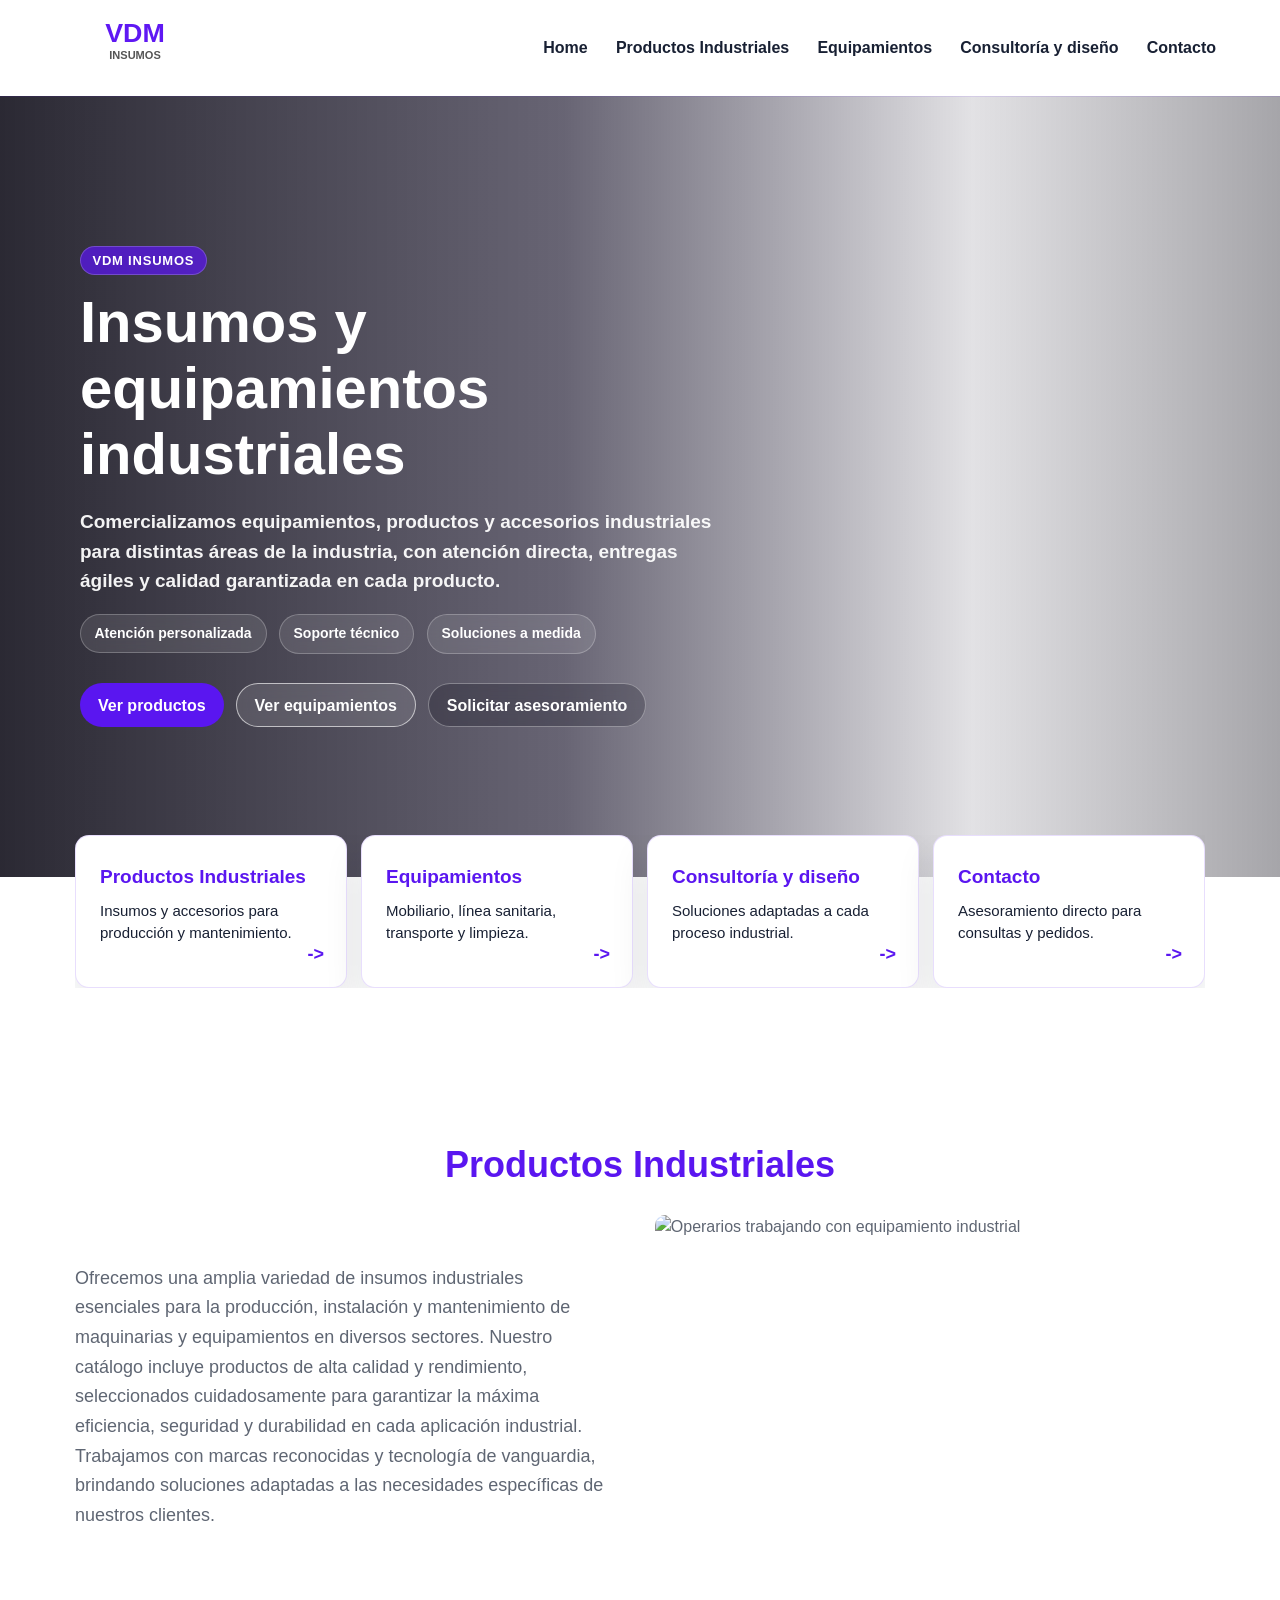
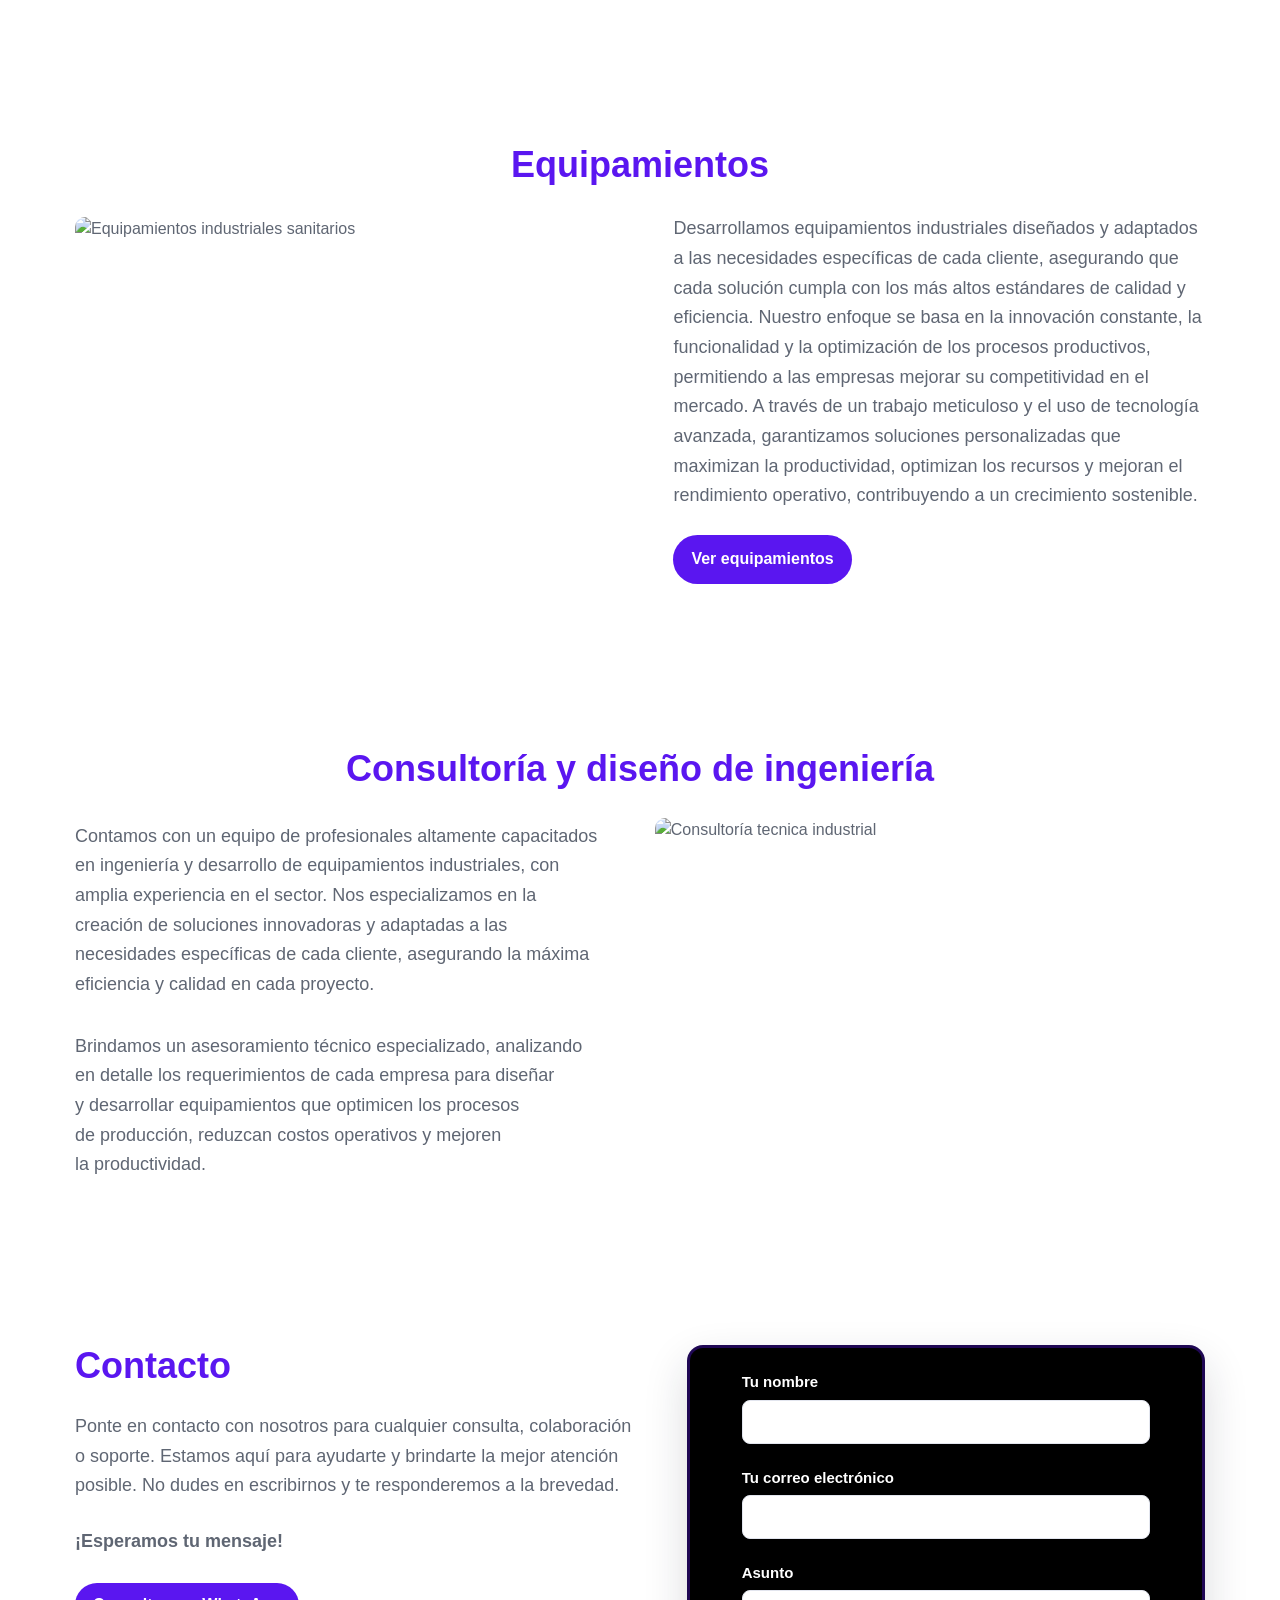
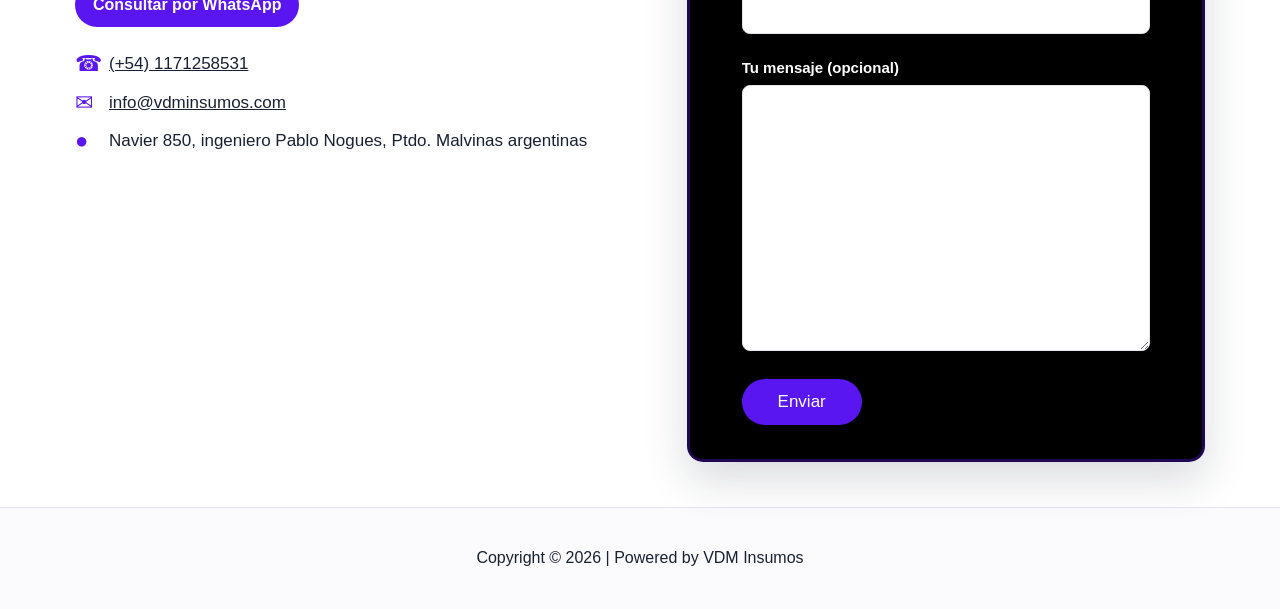
==== index.html @ a3f9060f "Use local logo on home page" ====
<!doctype html>
<html lang="es">
<head>
  <meta charset="utf-8">
  <meta name="viewport" content="width=device-width, initial-scale=1">
  <meta name="description" content="VDM Insumos comercializa equipamientos, productos y accesorios industriales con soporte tecnico y soluciones a medida.">
  <meta name="theme-color" content="#5a16f0">
  <title>VDM Insumos</title>
  <link rel="preconnect" href="https://vdminsumos.com">
  <link rel="preconnect" href="https://maps.google.com">
  <link rel="stylesheet" href="assets/css/styles.css">
</head>
<body>
  <header class="site-header">
    <a class="brand" href="#home" aria-label="VDM Insumos">
      <img src="assets/images/logo-vdm-insumos.svg" alt="VDM Insumos" width="360" height="189">
    </a>

    <button class="menu-button" type="button" data-menu-button aria-expanded="false" aria-controls="site-nav">
      <span></span>
      <span></span>
      <span></span>
      <span class="sr-only">Abrir menu</span>
    </button>

    <nav class="site-nav" id="site-nav" data-nav aria-label="Principal">
      <a href="#home">Home</a>
      <a href="productos-industriales.html">Productos Industriales</a>
      <a href="equipamientos.html">Equipamientos</a>
      <a href="#consultoria">Consultoría y diseño</a>
      <a href="#contacto">Contacto</a>
    </nav>
  </header>

  <main id="home">
    <section class="hero">
      <div class="hero__overlay"></div>
      <div class="hero__content">
        <p class="hero__eyebrow">VDM Insumos</p>
        <h1 class="hero__title">Insumos y equipamientos industriales</h1>
        <p>Comercializamos equipamientos, productos y accesorios industriales para distintas áreas de la industria, con atención directa, entregas ágiles y calidad garantizada en cada producto.</p>
        <ul class="hero__points" aria-label="Beneficios principales">
          <li>Atención personalizada</li>
          <li>Soporte técnico</li>
          <li>Soluciones a medida</li>
        </ul>
        <div class="hero-actions">
          <a class="primary-button" href="productos-industriales.html">Ver productos</a>
          <a class="secondary-button" href="equipamientos.html">Ver equipamientos</a>
          <a class="secondary-button secondary-button--quiet" href="#contacto">Solicitar asesoramiento</a>
        </div>
      </div>
    </section>

    <section class="services-strip" aria-label="Servicios principales">
      <a href="productos-industriales.html">
        <span>Productos Industriales</span>
        <strong>Insumos y accesorios para producción y mantenimiento.</strong>
      </a>
      <a href="equipamientos.html">
        <span>Equipamientos</span>
        <strong>Mobiliario, línea sanitaria, transporte y limpieza.</strong>
      </a>
      <a href="#consultoria">
        <span>Consultoría y diseño</span>
        <strong>Soluciones adaptadas a cada proceso industrial.</strong>
      </a>
      <a href="#contacto">
        <span>Contacto</span>
        <strong>Asesoramiento directo para consultas y pedidos.</strong>
      </a>
    </section>

    <section class="content-section content-section--productos" id="productos-industriales" aria-labelledby="productos-title">
      <h1 id="productos-title">Productos Industriales</h1>
      <div class="two-column two-column--text-image">
        <div class="copy">
          <p>Ofrecemos una amplia variedad de insumos industriales esenciales para la producción, instalación y mantenimiento de maquinarias y equipamientos en diversos sectores. Nuestro catálogo incluye productos de alta calidad y rendimiento, seleccionados cuidadosamente para garantizar la máxima eficiencia, seguridad y durabilidad en cada aplicación industrial. Trabajamos con marcas reconocidas y tecnología de vanguardia, brindando soluciones adaptadas a las necesidades específicas de nuestros clientes.</p>
        </div>
        <img src="https://vdminsumos.com/wp-content/uploads/2025/03/male-holding-walkie-talkie-and-tablet-quality-cont-2025-03-06-16-05-19-utc-1024x682.png" alt="Operarios trabajando con equipamiento industrial" width="1024" height="682" loading="lazy">
      </div>
    </section>

    <section class="content-section" id="equipamientos" aria-labelledby="equipamientos-title">
      <h2 id="equipamientos-title">Equipamientos</h2>
      <div class="two-column two-column--image-text">
        <img src="https://vdminsumos.com/wp-content/uploads/2025/03/two-workers-cleaning-machines-at-factory-2023-11-27-05-33-16-utc-1024x683.jpg" alt="Equipamientos industriales sanitarios" width="1024" height="683" loading="lazy">
        <div class="copy">
          <p>Desarrollamos equipamientos industriales diseñados y adaptados a las necesidades específicas de cada cliente, asegurando que cada solución cumpla con los más altos estándares de calidad y eficiencia. Nuestro enfoque se basa en la innovación constante, la funcionalidad y la optimización de los procesos productivos, permitiendo a las empresas mejorar su competitividad en el mercado. A través de un trabajo meticuloso y el uso de tecnología avanzada, garantizamos soluciones personalizadas que maximizan la productividad, optimizan los recursos y mejoran el rendimiento operativo, contribuyendo a un crecimiento sostenible.</p>
          <a class="section-link" href="equipamientos.html">Ver equipamientos</a>
        </div>
      </div>
    </section>

    <section class="content-section" id="consultoria" aria-labelledby="consultoria-title">
      <h2 id="consultoria-title">Consultoría y diseño de ingeniería</h2>
      <div class="two-column two-column--text-image">
        <div class="copy copy--stacked">
          <p>Contamos con un equipo de profesionales altamente capacitados en ingeniería y desarrollo de equipamientos industriales, con amplia experiencia en el sector. Nos especializamos en la creación de soluciones innovadoras y adaptadas a las necesidades específicas de cada cliente, asegurando la máxima eficiencia y calidad en cada proyecto.</p>
          <p>Brindamos un asesoramiento técnico especializado, analizando en detalle los requerimientos de cada empresa para diseñar y desarrollar equipamientos que optimicen los procesos de producción, reduzcan costos operativos y mejoren la productividad.</p>
        </div>
        <img src="https://vdminsumos.com/wp-content/uploads/2025/03/male-holding-walkie-talkie-and-tablet-quality-cont-2025-03-06-16-05-19-utc-1024x683.jpg" alt="Consultoría tecnica industrial" width="1024" height="683" loading="lazy">
      </div>
    </section>

    <section class="contact-section" id="contacto" aria-labelledby="contact-title">
      <div class="contact-info">
        <h2 id="contact-title">Contacto</h2>
        <p>Ponte en contacto con nosotros para cualquier consulta, colaboración o soporte. Estamos aquí para ayudarte y brindarte la mejor atención posible. No dudes en escribirnos y te responderemos a la brevedad.</p>
        <p class="contact-info__strong">¡Esperamos tu mensaje!</p>
        <a class="whatsapp-link" href="https://wa.me/541171258531?text=Hola%2C%20quiero%20hacer%20una%20consulta%20desde%20la%20web%20de%20VDM%20Insumos." target="_blank" rel="noopener">Consultar por WhatsApp</a>

        <ul class="contact-list">
          <li>
            <span class="contact-icon" aria-hidden="true">☎</span>
            <a href="tel:+541171258531">(+54) 1171258531</a>
          </li>
          <li>
            <span class="contact-icon" aria-hidden="true">✉</span>
            <a href="mailto:info@vdminsumos.com">info@vdminsumos.com</a>
          </li>
          <li>
            <span class="contact-icon" aria-hidden="true">●</span>
            <span>Navier 850, ingeniero Pablo Nogues, Ptdo. Malvinas argentinas</span>
          </li>
        </ul>

        <iframe class="map" loading="lazy" src="https://maps.google.com/maps?q=Navier%20850%2C%20ingeniero%20Pablo%20Nogues%2C%20Ptdo.%20Malvinas%20argentinas&amp;t=m&amp;z=11&amp;output=embed&amp;iwloc=near" title="Navier 850, ingeniero Pablo Nogues, Ptdo. Malvinas argentinas"></iframe>
      </div>

      <form class="contact-form" action="mailto:info@vdminsumos.com" method="post" enctype="text/plain">
        <label>
          Tu nombre
          <input type="text" name="nombre" autocomplete="name">
        </label>
        <label>
          Tu correo electrónico
          <input type="email" name="email" autocomplete="email">
        </label>
        <label>
          Asunto
          <input type="text" name="asunto">
        </label>
        <label>
          Tu mensaje (opcional)
          <textarea name="mensaje" rows="8"></textarea>
        </label>
        <button type="submit">Enviar</button>
      </form>
    </section>
  </main>

  <footer class="site-footer">
    <p>Copyright © 2026 | Powered by VDM Insumos</p>
  </footer>

  <script src="assets/js/app.js" defer></script>
</body>
</html>
---- assets/css/styles.css ----
:root {
  --blue: #5a16f0;
  --blue-dark: #3e0fb4;
  --text: #5f6673;
  --ink: #182033;
  --dark: #050505;
  --white: #ffffff;
  --line: #e2e5ee;
  --soft: #f7f7fb;
  --violet-soft: #f1ecff;
  --max: 1130px;
  font-family: "Poppins", "Montserrat", Arial, sans-serif;
  color: var(--text);
  background: var(--white);
}

* {
  box-sizing: border-box;
}

html {
  scroll-behavior: smooth;
}

body {
  margin: 0;
  background: var(--white);
  color: var(--text);
}

img {
  display: block;
  max-width: 100%;
  height: auto;
}

a {
  color: inherit;
}

.site-header {
  position: sticky;
  top: 0;
  z-index: 20;
  display: grid;
  grid-template-columns: 360px 1fr;
  align-items: center;
  min-height: 110px;
  padding: 0 clamp(24px, 12vw, 350px);
  background: var(--white);
  box-shadow: 0 1px 0 rgba(24, 32, 51, 0.08);
}

.brand {
  display: inline-flex;
  width: 154px;
  text-decoration: none;
}

.brand img {
  width: 154px;
  height: auto;
}

.site-nav {
  display: flex;
  justify-content: flex-end;
  gap: clamp(22px, 2.5vw, 42px);
  color: var(--ink);
  font-size: 17px;
  font-weight: 500;
}

.site-nav a {
  color: var(--ink);
  text-decoration: none;
  text-underline-offset: 8px;
}

.site-nav a:hover,
.site-nav a:focus-visible,
.site-nav a[aria-current="page"] {
  color: var(--blue);
  text-decoration: underline;
}

.menu-button {
  display: none;
}

.hero {
  position: relative;
  min-height: 696px;
  background:
    linear-gradient(90deg, rgba(0, 0, 0, 0.78) 0%, rgba(0, 0, 0, 0.58) 42%, rgba(0, 0, 0, 0.2) 72%, rgba(0, 0, 0, 0.55) 100%),
    url("https://vdminsumos.com/wp-content/uploads/2025/03/two-workers-cleaning-machines-at-factory-2023-11-27-05-33-16-utc-2048x1365.jpg") center / cover no-repeat;
}

.industrial-hero {
  min-height: 682px;
  background:
    linear-gradient(90deg, rgba(8, 6, 18, 0.78), rgba(18, 13, 37, 0.5), rgba(18, 13, 37, 0.16)),
    url("https://vdminsumos.com/wp-content/uploads/2025/03/male-holding-walkie-talkie-and-tablet-quality-cont-2025-03-06-16-05-19-utc-1024x682.png") center / cover no-repeat;
}

.equip-hero {
  min-height: 520px;
  background:
    linear-gradient(90deg, rgba(0, 0, 0, 0.72), rgba(0, 0, 0, 0.48), rgba(0, 0, 0, 0.18)),
    url("https://vdminsumos.com/wp-content/uploads/2025/03/two-workers-cleaning-machines-at-factory-2023-11-27-05-33-16-utc-2048x1365.jpg") center / cover no-repeat;
}

.industrial-hero__content {
  display: grid;
  gap: 34px;
  width: min(100% - 40px, 1120px);
  margin: 0 auto;
  padding-top: 190px;
}

.industrial-hero__content p {
  max-width: 590px;
  margin: 0;
  color: var(--white);
  font-size: 20px;
  font-weight: 600;
  line-height: 1.48;
  text-align: justify;
}

.equip-hero__content {
  width: min(100% - 40px, 1120px);
  margin: 0 auto;
  padding-top: 170px;
}

.equip-hero__content p {
  max-width: 650px;
  margin: 0;
  color: var(--white);
  font-size: 22px;
  font-weight: 700;
  line-height: 1.48;
  text-align: justify;
}

.hero-actions {
  display: flex;
  flex-wrap: wrap;
  gap: 12px;
  margin-top: 2px;
}

.primary-button,
.secondary-button,
.whatsapp-link,
.card-action {
  display: inline-flex;
  min-height: 44px;
  align-items: center;
  justify-content: center;
  padding: 11px 18px;
  border-radius: 6px;
  text-decoration: none;
  font-size: 16px;
  font-weight: 800;
  line-height: 1.2;
}

.primary-button,
.whatsapp-link,
.card-action {
  color: var(--white);
  background: var(--blue);
}

.primary-button:hover,
.primary-button:focus-visible,
.whatsapp-link:hover,
.whatsapp-link:focus-visible,
.card-action:hover,
.card-action:focus-visible {
  background: var(--blue-dark);
}

.secondary-button {
  color: var(--white);
  border: 1px solid rgba(255, 255, 255, 0.72);
  background: rgba(255, 255, 255, 0.08);
}

.secondary-button:hover,
.secondary-button:focus-visible {
  background: rgba(255, 255, 255, 0.18);
}

.hero__content {
  position: relative;
  z-index: 1;
  width: min(100% - 40px, 1120px);
  margin: 0 auto;
  padding-top: 238px;
}

.hero__content p {
  max-width: 555px;
  margin: 0;
  color: var(--white);
  font-size: 20px;
  font-weight: 600;
  line-height: 1.5;
  text-align: justify;
}

.services-strip {
  position: relative;
  z-index: 2;
  display: grid;
  grid-template-columns: repeat(3, minmax(0, 1fr));
  width: min(100% - 40px, var(--max));
  margin: -54px auto 38px;
  background: var(--white);
  border: 1px solid var(--line);
  box-shadow: 0 16px 34px rgba(24, 32, 51, 0.08);
}

.services-strip a {
  display: grid;
  gap: 8px;
  min-height: 128px;
  align-content: center;
  padding: 24px;
  color: var(--text);
  text-decoration: none;
}

.services-strip a + a {
  border-left: 1px solid var(--line);
}

.services-strip span {
  color: var(--blue);
  font-size: 19px;
  font-weight: 800;
}

.services-strip strong {
  color: #314060;
  font-size: 15px;
  font-weight: 500;
  line-height: 1.45;
}

.services-strip a:hover,
.services-strip a:focus-visible {
  background: var(--soft);
}

.content-section {
  width: min(100% - 40px, var(--max));
  margin: 0 auto;
  padding: 86px 0 80px;
}

.content-section--productos {
  padding-top: 116px;
}

h1,
h2 {
  margin: 0 0 34px;
  color: var(--blue);
  font-size: 32px;
  font-weight: 800;
  line-height: 1.18;
  text-align: center;
}

.two-column {
  display: grid;
  grid-template-columns: 1fr 1fr;
  gap: 20px;
  align-items: center;
}

.two-column--text-image {
  grid-template-columns: 0.98fr 1.02fr;
}

.two-column--image-text {
  grid-template-columns: 1fr 1fr;
}

.two-column img {
  width: 100%;
  height: 365px;
  object-fit: cover;
}

.copy p {
  margin: 0;
  color: var(--text);
  font-size: 20px;
  font-weight: 400;
  line-height: 1.48;
  text-align: justify;
}

.copy--stacked {
  display: grid;
  gap: 32px;
}

.section-link {
  display: inline-flex;
  width: fit-content;
  margin-top: 24px;
  padding: 12px 18px;
  color: var(--white);
  background: var(--blue);
  border-radius: 6px;
  text-decoration: none;
  font-size: 16px;
  font-weight: 700;
}

.section-link:hover,
.section-link:focus-visible {
  background: var(--blue-dark);
}

.contact-section {
  display: grid;
  grid-template-columns: 0.92fr 0.84fr;
  gap: 44px;
  width: min(100% - 40px, var(--max));
  margin: 90px auto 20px;
  align-items: start;
}

.contact-info h2 {
  margin-bottom: 24px;
  text-align: left;
}

.contact-info p {
  max-width: 620px;
  margin: 0 0 26px;
  color: var(--text);
  font-size: 18px;
  line-height: 1.5;
}

.contact-info__strong {
  font-weight: 800;
}

.contact-list {
  display: grid;
  gap: 16px;
  margin: 26px 0 26px;
  padding: 0;
  list-style: none;
}

.contact-list li {
  display: grid;
  grid-template-columns: 22px 1fr;
  gap: 12px;
  align-items: start;
  color: #314060;
  font-size: 17px;
  line-height: 1.35;
}

.contact-list a {
  color: #314060;
}

.contact-icon {
  color: var(--blue);
  font-size: 22px;
  line-height: 1;
}

.map {
  width: 100%;
  height: 300px;
  border: 0;
}

.contact-form {
  display: grid;
  gap: 22px;
  min-height: 666px;
  padding: 22px 52px 34px;
  color: var(--white);
  background: #000;
  border: 3px solid #29364b;
  border-radius: 14px;
  box-shadow: 0 16px 34px rgba(24, 32, 51, 0.1);
}

.contact-form label {
  display: grid;
  gap: 6px;
  color: var(--white);
  font-size: 15px;
  font-weight: 800;
}

.contact-form input,
.contact-form textarea {
  width: 100%;
  padding: 10px 12px;
  color: #111;
  background: var(--white);
  border: 0;
  border-radius: 3px;
  font: inherit;
}

.contact-form input {
  height: 44px;
}

.contact-form textarea {
  min-height: 266px;
  resize: vertical;
}

.contact-form button {
  width: 120px;
  height: 46px;
  margin-top: 6px;
  color: var(--white);
  background: var(--blue);
  border: 0;
  border-radius: 7px;
  cursor: pointer;
  font-size: 17px;
  font-weight: 500;
}

.contact-form button:hover,
.contact-form button:focus-visible {
  background: var(--blue-dark);
}

.site-footer {
  margin-top: 20px;
  padding: 38px 20px;
  color: var(--ink);
  border-top: 1px solid var(--line);
  text-align: center;
}

.site-footer p {
  margin: 0;
}

.industrial-catalog {
  width: min(100% - 40px, 1140px);
  margin: 0 auto;
  padding: 64px 0 86px;
}

.industrial-tools {
  display: grid;
  grid-template-columns: minmax(240px, 420px) 1fr;
  gap: 16px;
  align-items: center;
  margin-bottom: 18px;
}

.industrial-search input {
  width: 100%;
  height: 44px;
  padding: 10px 14px;
  border: 1px solid var(--line);
  border-radius: 6px;
  color: #111;
  font: inherit;
}

.industrial-tools p {
  margin: 0;
  color: var(--text);
  font-weight: 600;
  text-align: right;
}

.accordion-list {
  border: 1px solid var(--line);
  background: var(--white);
  box-shadow: 0 16px 34px rgba(24, 32, 51, 0.08);
}

.accordion-item + .accordion-item {
  border-top: 1px solid var(--line);
}

.accordion-trigger {
  display: flex;
  width: 100%;
  align-items: center;
  gap: 12px;
  padding: 15px 18px;
  color: #151515;
  background: var(--white);
  border: 0;
  cursor: pointer;
  font: inherit;
  font-size: 17px;
  font-weight: 700;
  text-align: left;
}

.accordion-trigger:hover,
.accordion-trigger:focus-visible {
  background: var(--soft);
}

.accordion-sign {
  width: 18px;
  color: #202020;
  font-weight: 900;
}

.accordion-panel {
  position: relative;
  min-height: 500px;
  padding: 38px 26px 36px;
  border-top: 1px solid var(--line);
}

.industrial-carousel__track {
  display: grid;
  grid-template-columns: repeat(3, minmax(0, 1fr));
  gap: 20px;
}

.industrial-card {
  min-width: 0;
  text-align: center;
  border: 1px solid #edf0f5;
  background: var(--white);
}

.industrial-card img {
  width: 100%;
  height: 282px;
  padding: 12px;
  object-fit: contain;
  background: var(--white);
}

.industrial-card__title {
  display: grid;
  min-height: 76px;
  margin: 0;
  padding: 16px 18px;
  place-items: center;
  color: #000;
  background: #f1f3f7;
  font-size: 18px;
  font-weight: 600;
  line-height: 1.38;
  text-align: center;
}

.industrial-card__description {
  margin: 14px 16px 0;
  color: var(--text);
  font-size: 15px;
  line-height: 1.45;
  text-align: left;
}

.card-action {
  width: calc(100% - 32px);
  margin: 16px;
  min-height: 42px;
  font-size: 15px;
}

.carousel-arrow {
  position: absolute;
  top: 180px;
  z-index: 2;
  display: grid;
  width: 52px;
  height: 52px;
  place-items: center;
  background: rgba(255, 255, 255, 0.86);
  border: 0;
  cursor: pointer;
  color: #000;
  font-size: 34px;
  line-height: 1;
}

.carousel-arrow--prev {
  left: 20px;
}

.carousel-arrow--next {
  right: 20px;
  color: var(--white);
  background: #000;
}

.carousel-dots {
  display: flex;
  justify-content: center;
  gap: 9px;
  margin-top: 28px;
}

.carousel-dot {
  width: 8px;
  height: 8px;
  padding: 0;
  background: #c9c9c9;
  border: 0;
  border-radius: 50%;
}

.carousel-dot.is-active {
  background: #000;
}

.industrial-empty {
  margin-top: 18px;
}

.equip-catalog {
  width: min(100% - 40px, 1140px);
  margin: 0 auto;
  padding: 68px 0 86px;
}

.section-heading {
  margin-bottom: 30px;
  text-align: center;
}

.section-heading p {
  margin: 0 0 8px;
  color: var(--blue);
  font-size: 15px;
  font-weight: 800;
  letter-spacing: 0;
  text-transform: uppercase;
}

.section-heading h1 {
  margin-bottom: 0;
}

.equip-tools {
  display: grid;
  grid-template-columns: 1fr minmax(250px, 330px);
  gap: 18px;
  align-items: center;
  margin-bottom: 22px;
}

.equip-tabs {
  display: grid;
  grid-template-columns: repeat(4, minmax(0, 1fr));
  gap: 12px;
}

.equip-tab {
  display: grid;
  gap: 8px;
  min-height: 92px;
  align-content: center;
  padding: 16px;
  color: var(--ink);
  background: var(--white);
  border: 1px solid var(--line);
  border-radius: 8px;
  cursor: pointer;
  font: inherit;
  font-weight: 700;
  text-align: left;
}

.equip-tab span {
  font-size: 17px;
  line-height: 1.25;
}

.equip-tab strong {
  color: var(--text);
  font-size: 13px;
  font-weight: 700;
}

.equip-tab.is-active,
.equip-tab:hover,
.equip-tab:focus-visible {
  color: var(--white);
  background: var(--blue);
  border-color: var(--blue);
}

.equip-tab.is-active strong,
.equip-tab:hover strong,
.equip-tab:focus-visible strong {
  color: rgba(255, 255, 255, 0.82);
}

.equip-search input {
  border-radius: 6px;
}

.equip-summary {
  display: grid;
  grid-template-columns: 1fr auto;
  gap: 18px;
  align-items: start;
  margin-bottom: 26px;
}

.equip-summary p {
  margin: 0;
  color: var(--text);
  font-size: 17px;
  line-height: 1.45;
}

.equip-summary p:last-child {
  color: var(--blue);
  font-weight: 800;
  white-space: nowrap;
}

.equip-grid {
  display: grid;
  grid-template-columns: repeat(3, minmax(0, 1fr));
  gap: 26px;
}

.equip-card {
  display: grid;
  grid-template-rows: 290px 1fr;
  min-width: 0;
  border: 1px solid var(--line);
  background: var(--white);
  box-shadow: 0 12px 28px rgba(24, 32, 51, 0.06);
  transition: transform 180ms ease, box-shadow 180ms ease;
}

.equip-card:hover {
  transform: translateY(-3px);
  box-shadow: 0 18px 36px rgba(24, 32, 51, 0.1);
}

.equip-card__media {
  display: grid;
  place-items: center;
  padding: 18px;
  background: #fff;
}

.equip-card__media img {
  width: 100%;
  height: 100%;
  object-fit: contain;
}

.equip-card__body {
  display: grid;
  gap: 10px;
  align-content: start;
  min-height: 206px;
  padding: 20px;
  background: #f4f5f7;
}

.equip-card h2 {
  margin: 0;
  color: #000;
  font-size: 20px;
  line-height: 1.28;
  text-align: left;
}

.equip-card p {
  margin: 0;
  color: var(--text);
  font-size: 15px;
  line-height: 1.45;
}

.sr-only {
  position: absolute;
  width: 1px;
  height: 1px;
  padding: 0;
  margin: -1px;
  overflow: hidden;
  clip: rect(0, 0, 0, 0);
  white-space: nowrap;
  border: 0;
}

@media (max-width: 1300px) {
  .site-header {
    padding-inline: clamp(24px, 5vw, 90px);
    grid-template-columns: 220px 1fr;
  }
}

@media (max-width: 920px) {
  .site-header {
    position: relative;
    grid-template-columns: 154px 44px;
    justify-content: space-between;
    min-height: 90px;
  }

  .menu-button {
    display: inline-grid;
    width: 44px;
    height: 44px;
    place-content: center;
    gap: 5px;
    background: var(--white);
    border: 1px solid var(--line);
    border-radius: 6px;
  }

  .menu-button span:not(.sr-only) {
    width: 22px;
    height: 2px;
    background: var(--ink);
  }

  .site-nav {
    position: absolute;
    top: 90px;
    right: 20px;
    left: 20px;
    z-index: 5;
    display: none;
    flex-direction: column;
    gap: 0;
    padding: 10px;
    background: var(--white);
    border: 1px solid var(--line);
    box-shadow: 0 18px 34px rgba(0, 0, 0, 0.14);
  }

  .site-nav.is-open {
    display: flex;
  }

  .site-nav a {
    padding: 12px;
  }

  .hero {
    min-height: 560px;
  }

  .industrial-hero {
    min-height: 540px;
  }

  .equip-hero {
    min-height: 460px;
  }

  .hero__content {
    padding-top: 170px;
  }

  .industrial-hero__content {
    padding-top: 140px;
  }

  .equip-hero__content {
    padding-top: 130px;
  }

  .hero__content p {
    font-size: 18px;
  }

  .services-strip {
    grid-template-columns: 1fr;
    margin-top: 24px;
  }

  .services-strip a + a {
    border-top: 1px solid var(--line);
    border-left: 0;
  }

  .two-column,
  .two-column--text-image,
  .two-column--image-text,
  .contact-section {
    grid-template-columns: 1fr;
  }

  .two-column img {
    height: auto;
  }

  .contact-form {
    min-height: 0;
  }

  .industrial-tools,
  .industrial-carousel__track,
  .equip-summary,
  .equip-grid {
    grid-template-columns: 1fr;
  }

  .equip-tools,
  .equip-tabs {
    grid-template-columns: 1fr 1fr;
  }

  .industrial-tools p {
    text-align: left;
  }

  .accordion-panel {
    min-height: 0;
    padding-inline: 18px;
  }

  .industrial-card img {
    height: 240px;
  }

  .equip-card {
    grid-template-rows: 260px 1fr;
  }

  .carousel-arrow {
    top: 170px;
    width: 46px;
    height: 46px;
    font-size: 30px;
  }
}

@media (max-width: 560px) {
  .content-section {
    padding-block: 58px;
  }

  h1,
  h2 {
    font-size: 28px;
  }

  .copy p,
  .hero__content p,
  .equip-hero__content p {
    font-size: 17px;
    text-align: left;
  }

  .hero-actions {
    flex-direction: column;
    align-items: stretch;
  }

  .primary-button,
  .secondary-button {
    width: 100%;
  }

  .equip-tools,
  .equip-tabs {
    grid-template-columns: 1fr;
  }

  .contact-form {
    padding: 22px;
  }
}

/* Equipamientos title and filter layout fix */
.equip-catalog {
  scroll-margin-top: 120px;
}

#equip-title,
#industrial-title {
  scroll-margin-top: 130px;
}

.equip-tools {
  grid-template-columns: 1fr;
  gap: 18px;
  align-items: stretch;
}

.equip-search {
  width: min(100%, 460px);
  justify-self: end;
}

.equip-tabs {
  grid-template-columns: repeat(4, minmax(0, 1fr));
  width: 100%;
}

.equip-tab {
  min-height: 112px;
  padding: 20px 18px;
}

.equip-tab span {
  max-width: 100%;
  font-size: 17px;
  line-height: 1.22;
  overflow-wrap: anywhere;
  text-wrap: balance;
}

.equip-tab strong {
  align-self: end;
}

@media (max-width: 1100px) {
  .equip-tabs {
    grid-template-columns: repeat(2, minmax(0, 1fr));
  }

  .equip-search {
    justify-self: stretch;
  }
}

@media (max-width: 560px) {
  .equip-tabs {
    grid-template-columns: 1fr;
  }

  .equip-tab {
    min-height: 86px;
  }
}

/* Equipamientos interaction polish */
.equip-card {
  position: relative;
  border-color: rgba(90, 22, 240, 0.13);
  transition:
    border-color 180ms ease,
    box-shadow 180ms ease,
    transform 180ms ease;
}

.equip-card::after {
  content: "";
  position: absolute;
  inset: 0;
  pointer-events: none;
  border: 1px solid transparent;
  border-radius: inherit;
  transition: border-color 180ms ease;
}

.equip-card:hover,
.equip-card:focus-within {
  transform: translateY(-5px);
  border-color: rgba(90, 22, 240, 0.28);
  box-shadow: 0 20px 46px rgba(24, 32, 51, 0.12);
}

.equip-card:hover::after,
.equip-card:focus-within::after {
  border-color: rgba(90, 22, 240, 0.2);
}

.equip-card__media {
  position: relative;
  overflow: hidden;
  background:
    linear-gradient(135deg, rgba(90, 22, 240, 0.035), rgba(255, 255, 255, 0) 42%),
    #fff;
}

.equip-card__zoom {
  display: grid;
  width: 100%;
  height: 100%;
  place-items: center;
  padding: 0;
  cursor: zoom-in;
  border: 0;
  background: transparent;
}

.equip-card__zoom::after {
  content: "Ver imagen";
  position: absolute;
  right: 14px;
  bottom: 14px;
  padding: 7px 11px;
  color: var(--white);
  background: rgba(24, 32, 51, 0.78);
  border-radius: 999px;
  font-size: 12px;
  font-weight: 700;
  opacity: 0;
  transform: translateY(6px);
  transition: opacity 180ms ease, transform 180ms ease;
}

.equip-card__zoom:hover::after,
.equip-card__zoom:focus-visible::after {
  opacity: 1;
  transform: translateY(0);
}

.equip-card__media img {
  transition: transform 220ms ease, filter 220ms ease;
}

.equip-card:hover .equip-card__media img,
.equip-card:focus-within .equip-card__media img {
  transform: scale(1.035);
  filter: saturate(1.04) contrast(1.02);
}

.equip-card h2 {
  text-wrap: balance;
}

.equip-card .card-action {
  justify-self: start;
  width: auto;
  min-height: 40px;
  margin: 4px 0 0;
  padding-inline: 18px;
}

.equip-reveal {
  opacity: 0;
  transform: translateY(18px);
}

.equip-reveal.is-visible {
  opacity: 1;
  transform: translateY(0);
  transition:
    opacity 420ms ease,
    transform 420ms ease,
    border-color 180ms ease,
    box-shadow 180ms ease;
}

.equip-reveal.is-visible:hover,
.equip-reveal.is-visible:focus-within {
  transform: translateY(-5px);
}

.equip-lightbox {
  position: fixed;
  inset: 0;
  z-index: 100;
  display: grid;
  place-items: center;
  padding: 24px;
  background: rgba(8, 6, 18, 0.78);
  backdrop-filter: blur(8px);
}

.equip-lightbox[hidden] {
  display: none;
}

.equip-lightbox__panel {
  display: grid;
  width: min(100%, 980px);
  max-height: min(90vh, 820px);
  grid-template-rows: auto minmax(0, 1fr);
  overflow: hidden;
  background: var(--white);
  border-radius: 12px;
  box-shadow: 0 30px 90px rgba(0, 0, 0, 0.34);
}

.equip-lightbox__header {
  display: flex;
  align-items: center;
  justify-content: space-between;
  gap: 16px;
  padding: 16px 18px;
  border-bottom: 1px solid var(--line);
}

.equip-lightbox__header h2 {
  margin: 0;
  color: var(--ink);
  font-size: 18px;
  line-height: 1.25;
}

.equip-lightbox__close {
  min-height: 38px;
  padding: 0 14px;
  cursor: pointer;
  color: var(--white);
  background: var(--blue);
  border: 0;
  border-radius: 999px;
  font: inherit;
  font-size: 14px;
  font-weight: 700;
}

.equip-lightbox__close:hover,
.equip-lightbox__close:focus-visible {
  background: var(--blue-dark);
}

.equip-lightbox img {
  width: 100%;
  height: 100%;
  max-height: calc(90vh - 72px);
  padding: 18px;
  object-fit: contain;
  background: #fff;
}

.has-lightbox {
  overflow: hidden;
}

@media (prefers-reduced-motion: reduce) {
  .equip-card,
  .equip-card::after,
  .equip-card__media img,
  .equip-card__zoom::after,
  .equip-reveal,
  .equip-reveal.is-visible {
    transition: none;
  }

  .equip-reveal {
    opacity: 1;
    transform: none;
  }
}

@media (max-width: 620px) {
  .equip-lightbox {
    padding: 12px;
  }

  .equip-lightbox__header {
    align-items: flex-start;
    flex-direction: column;
  }

  .equip-lightbox__close {
    width: 100%;
  }

  .equip-card .card-action {
    width: 100%;
    justify-content: center;
  }
}

/* Brand and UX refinement */
body {
  color: var(--text);
  font-size: 16px;
  line-height: 1.55;
}

.site-header {
  min-height: 96px;
  box-shadow: 0 1px 0 rgba(90, 22, 240, 0.1);
}

.brand,
.brand img {
  width: 142px;
}

.site-nav {
  color: var(--ink);
  font-size: 16px;
  gap: clamp(18px, 2.2vw, 34px);
}

.site-nav a {
  position: relative;
  color: var(--ink);
  font-weight: 600;
  text-decoration: none;
}

.site-nav a::after {
  position: absolute;
  right: 0;
  bottom: -8px;
  left: 0;
  height: 2px;
  background: var(--blue);
  content: "";
  opacity: 0;
  transform: scaleX(0.4);
  transition: opacity 160ms ease, transform 160ms ease;
}

.site-nav a:hover,
.site-nav a:focus-visible,
.site-nav a[aria-current="page"] {
  color: var(--blue);
  text-decoration: none;
}

.site-nav a:hover::after,
.site-nav a:focus-visible::after,
.site-nav a[aria-current="page"]::after {
  opacity: 1;
  transform: scaleX(1);
}

.hero,
.industrial-hero,
.equip-hero {
  isolation: isolate;
}

.hero {
  min-height: 720px;
  background:
    linear-gradient(90deg, rgba(8, 6, 18, 0.86) 0%, rgba(18, 13, 37, 0.64) 44%, rgba(18, 13, 37, 0.12) 76%, rgba(8, 6, 18, 0.36) 100%),
    url("https://vdminsumos.com/wp-content/uploads/2025/03/two-workers-cleaning-machines-at-factory-2023-11-27-05-33-16-utc-2048x1365.jpg") center / cover no-repeat;
}

.industrial-hero {
  min-height: 620px;
  background:
    linear-gradient(90deg, rgba(8, 6, 18, 0.82), rgba(18, 13, 37, 0.58), rgba(18, 13, 37, 0.2)),
    url("https://vdminsumos.com/wp-content/uploads/2025/03/male-holding-walkie-talkie-and-tablet-quality-cont-2025-03-06-16-05-19-utc-1024x682.png") center / cover no-repeat;
}

.equip-hero {
  min-height: 500px;
  background:
    linear-gradient(90deg, rgba(8, 6, 18, 0.78), rgba(25, 17, 49, 0.5), rgba(25, 17, 49, 0.16)),
    url("https://vdminsumos.com/wp-content/uploads/2025/03/two-workers-cleaning-machines-at-factory-2023-11-27-05-33-16-utc-2048x1365.jpg") center / cover no-repeat;
}

.hero__content {
  display: grid;
  gap: 0;
  padding-top: 150px;
  padding-bottom: 150px;
}

.industrial-hero__content {
  padding-top: 165px;
}

.equip-hero__content {
  padding-top: 150px;
}

.hero__content p,
.industrial-hero__content p,
.equip-hero__content p {
  max-width: 610px;
  font-size: 19px;
  font-weight: 600;
  line-height: 1.58;
  text-align: left;
  text-wrap: pretty;
}

.hero__content strong,
.industrial-hero__content strong {
  font-weight: 800;
}

.primary-button,
.secondary-button,
.whatsapp-link,
.section-link,
.card-action {
  border-radius: 999px;
  transition: background 160ms ease, color 160ms ease, border-color 160ms ease, transform 160ms ease;
}

.primary-button,
.whatsapp-link,
.section-link,
.card-action {
  background: var(--blue);
  box-shadow: none;
}

.primary-button:hover,
.primary-button:focus-visible,
.whatsapp-link:hover,
.whatsapp-link:focus-visible,
.section-link:hover,
.section-link:focus-visible,
.card-action:hover,
.card-action:focus-visible {
  background: var(--blue-dark);
  transform: translateY(-1px);
}

.secondary-button {
  border-color: rgba(255, 255, 255, 0.62);
  background: rgba(255, 255, 255, 0.11);
  backdrop-filter: blur(8px);
}

.services-strip {
  border-radius: 10px;
  border-color: rgba(90, 22, 240, 0.16);
  box-shadow: 0 20px 45px rgba(24, 32, 51, 0.1);
  overflow: hidden;
}

.services-strip span,
h1,
h2,
.section-heading p,
.equip-summary p:last-child,
.contact-icon {
  color: var(--blue);
}

.services-strip strong,
.contact-list li,
.contact-list a {
  color: var(--ink);
}

.services-strip a:hover,
.services-strip a:focus-visible {
  background: var(--violet-soft);
}

.content-section {
  padding: 82px 0;
}

.content-section--productos {
  padding-top: 92px;
}

h1,
h2 {
  margin-bottom: 28px;
  font-size: clamp(28px, 3vw, 36px);
  letter-spacing: 0;
}

.two-column {
  gap: clamp(28px, 4vw, 52px);
}

.two-column img {
  border-radius: 10px;
}

.copy p,
.contact-info p,
.equip-summary p,
.equip-card p,
.industrial-card__description {
  color: var(--text);
  line-height: 1.65;
  text-align: left;
  text-wrap: pretty;
}

.copy p {
  font-size: 18px;
}

.contact-section {
  margin-top: 80px;
}

.contact-form {
  border-color: rgba(90, 22, 240, 0.35);
  border-radius: 16px;
  box-shadow: 0 18px 44px rgba(24, 32, 51, 0.16);
}

.contact-form input,
.contact-form textarea,
.industrial-search input {
  border: 1px solid var(--line);
  border-radius: 8px;
}

.contact-form input:focus,
.contact-form textarea:focus,
.industrial-search input:focus {
  border-color: var(--blue);
  outline: 3px solid rgba(90, 22, 240, 0.18);
}

.contact-form button {
  background: var(--blue);
  border-radius: 999px;
}

.site-footer {
  color: var(--ink);
  background: #fbfbfd;
}

.industrial-catalog,
.equip-catalog {
  padding-top: 72px;
}

.section-heading {
  margin-bottom: 34px;
}

.section-heading p {
  font-size: 13px;
  letter-spacing: 0.04em;
}

.industrial-tools,
.equip-tools {
  margin-bottom: 26px;
}

.accordion-list,
.equip-card {
  border-color: rgba(90, 22, 240, 0.12);
  border-radius: 10px;
  overflow: hidden;
  box-shadow: 0 18px 42px rgba(24, 32, 51, 0.08);
}

.accordion-trigger {
  color: var(--ink);
}

.accordion-trigger:hover,
.accordion-trigger:focus-visible {
  background: var(--violet-soft);
}

.accordion-sign {
  color: var(--blue);
}

.industrial-card {
  border-color: rgba(90, 22, 240, 0.1);
  border-radius: 10px;
  overflow: hidden;
}

.industrial-card__title,
.equip-card__body {
  background: #f7f7fb;
}

.industrial-card__title,
.equip-card h2 {
  color: var(--ink);
}

.carousel-arrow {
  border-radius: 999px;
  box-shadow: 0 12px 28px rgba(24, 32, 51, 0.14);
}

.carousel-arrow--next {
  background: var(--blue);
}

.carousel-arrow--next:hover,
.carousel-arrow--next:focus-visible {
  background: var(--blue-dark);
}

.carousel-dot.is-active {
  background: var(--blue);
}

.equip-tab {
  border-color: rgba(90, 22, 240, 0.14);
  box-shadow: none;
}

.equip-tab:hover,
.equip-tab:focus-visible {
  color: var(--blue);
  background: var(--violet-soft);
}

.equip-tab:hover strong,
.equip-tab:focus-visible strong {
  color: var(--text);
}

.equip-tab.is-active {
  color: var(--white);
  background: var(--blue);
  box-shadow: none;
}

@media (max-width: 920px) {
  .site-header {
    position: sticky;
    min-height: 86px;
  }

  .site-nav {
    top: 86px;
    border-radius: 10px;
  }

  .site-nav a::after {
    display: none;
  }

  .hero,
  .industrial-hero,
  .equip-hero {
    min-height: 520px;
  }

  .hero__content,
  .industrial-hero__content,
  .equip-hero__content {
    padding-top: 130px;
  }

  .hero__content p,
  .industrial-hero__content p,
  .equip-hero__content p {
    font-size: 18px;
  }

  .services-strip {
    margin-bottom: 12px;
  }
}

@media (max-width: 560px) {
  .brand,
  .brand img {
    width: 130px;
  }

  .hero,
  .industrial-hero,
  .equip-hero {
    min-height: 560px;
  }

  .hero__content,
  .industrial-hero__content,
  .equip-hero__content {
    padding-top: 120px;
  }

  .content-section,
  .industrial-catalog,
  .equip-catalog {
    width: min(100% - 30px, var(--max));
  }

  .copy p {
    font-size: 16px;
  }
}

/* Final equipment category title guard */
#equip-title,
#industrial-title {
  scroll-margin-top: 130px;
}

/* Home and industrial polish */
.hero__content .hero__eyebrow {
  width: fit-content;
  margin: 0 0 14px;
  padding: 7px 12px;
  color: var(--white);
  background: rgba(90, 22, 240, 0.72);
  border: 1px solid rgba(255, 255, 255, 0.2);
  border-radius: 999px;
  font-size: 13px;
  font-weight: 800;
  letter-spacing: 0.06em;
  line-height: 1;
  text-transform: uppercase;
  backdrop-filter: blur(8px);
}

.hero__title {
  max-width: 680px;
  margin: 0 0 20px;
  color: var(--white);
  font-size: clamp(38px, 4.6vw, 58px);
  line-height: 1.14;
  text-align: left;
  text-wrap: balance;
}

.hero__title + p {
  max-width: 640px;
  margin-bottom: 18px;
  color: rgba(255, 255, 255, 0.94);
  font-size: 19px;
  font-weight: 600;
  line-height: 1.55;
}

.hero__points {
  display: flex;
  flex-wrap: wrap;
  gap: 12px;
  margin: 0 0 28px;
  padding: 0;
  list-style: none;
}

.hero__points li {
  display: inline-flex;
  min-height: 36px;
  align-items: center;
  padding: 8px 14px;
  color: var(--white);
  background: rgba(255, 255, 255, 0.1);
  border: 1px solid rgba(255, 255, 255, 0.24);
  border-radius: 999px;
  font-size: 14px;
  font-weight: 800;
  backdrop-filter: blur(8px);
}

.secondary-button--quiet {
  border-color: rgba(255, 255, 255, 0.34);
  background: rgba(8, 6, 18, 0.22);
}

.services-strip {
  grid-template-columns: repeat(4, minmax(0, 1fr));
  gap: 14px;
  margin-top: -42px;
  margin-bottom: 64px;
  background: transparent;
  border: 0;
  border-radius: 0;
  box-shadow: none;
}

.services-strip a {
  position: relative;
  min-height: 138px;
  padding: 26px 24px 44px;
  background: var(--white);
  border: 1px solid rgba(90, 22, 240, 0.14);
  border-radius: 14px;
  box-shadow: 0 18px 38px rgba(24, 32, 51, 0.1);
  transition: background 180ms ease, transform 180ms ease;
}

.services-strip a + a {
  border-left: 1px solid rgba(90, 22, 240, 0.14);
}

.services-strip a::after {
  position: absolute;
  right: 22px;
  bottom: 18px;
  color: var(--blue);
  content: "->";
  font-size: 18px;
  font-weight: 900;
  transition: transform 180ms ease;
}

.services-strip a:hover,
.services-strip a:focus-visible {
  background: #fbf9ff;
  transform: translateY(-2px);
}

.services-strip a:hover::after,
.services-strip a:focus-visible::after {
  transform: translateX(4px);
}

.content-section,
.contact-section,
.industrial-catalog,
.equip-catalog {
  animation: sectionFadeUp 520ms ease both;
}

@keyframes sectionFadeUp {
  from {
    opacity: 0;
    transform: translateY(18px);
  }

  to {
    opacity: 1;
    transform: translateY(0);
  }
}

.carousel-arrow {
  width: 48px;
  height: 48px;
  border: 1px solid rgba(90, 22, 240, 0.18);
  border-radius: 12px;
  color: var(--blue);
  background: rgba(255, 255, 255, 0.94);
  box-shadow: 0 12px 30px rgba(24, 32, 51, 0.12);
  font-size: 28px;
  transition: background 160ms ease, border-color 160ms ease, color 160ms ease, transform 160ms ease, box-shadow 160ms ease;
}

.carousel-arrow--next,
.carousel-arrow--prev {
  color: var(--blue);
  background: rgba(255, 255, 255, 0.94);
}

.carousel-arrow:hover,
.carousel-arrow:focus-visible {
  color: var(--white);
  background: var(--blue);
  border-color: var(--blue);
  box-shadow: 0 16px 34px rgba(90, 22, 240, 0.22);
  transform: translateY(-1px);
}

.carousel-arrow--prev:hover,
.carousel-arrow--prev:focus-visible,
.carousel-arrow--next:hover,
.carousel-arrow--next:focus-visible {
  background: var(--blue);
}

.carousel-dot {
  transition: background 160ms ease, transform 160ms ease;
}

.carousel-dot.is-active {
  transform: scale(1.18);
}

@media (max-width: 920px) {
  .hero {
    min-height: 680px;
  }

  .hero__content {
    padding-top: 128px;
    padding-bottom: 126px;
  }

  .services-strip {
    grid-template-columns: repeat(2, minmax(0, 1fr));
    margin-top: -48px;
  }

  .services-strip a:nth-child(3) {
    border-left: 0;
  }
}

@media (max-width: 560px) {
  .hero {
    min-height: 660px;
  }

  .hero__content {
    padding-top: 108px;
    padding-bottom: 90px;
  }

  .hero__eyebrow {
    font-size: 12px;
  }

  .hero__title {
    font-size: 36px;
  }

  .hero__title + p {
    font-size: 17px;
  }

  .services-strip {
    grid-template-columns: 1fr;
    margin-top: -18px;
    margin-bottom: 42px;
  }

  .services-strip a + a {
    border-top: 1px solid var(--line);
    border-left: 0;
  }

  .carousel-arrow {
    width: 42px;
    height: 42px;
    border-radius: 10px;
    font-size: 25px;
  }
}

@media (prefers-reduced-motion: reduce) {
  .content-section,
  .contact-section,
  .industrial-catalog,
  .equip-catalog {
    animation: none;
  }
}

.equip-tools {
  grid-template-columns: 1fr;
  align-items: stretch;
}

.equip-search {
  width: min(100%, 460px);
  justify-self: end;
}

.equip-tabs {
  grid-template-columns: repeat(4, minmax(0, 1fr));
}

.equip-tab {
  min-height: 112px;
  padding: 20px 18px;
}

.equip-tab span {
  overflow-wrap: anywhere;
  text-wrap: balance;
}

@media (max-width: 1100px) {
  .equip-search {
    justify-self: stretch;
  }

  .equip-tabs {
    grid-template-columns: repeat(2, minmax(0, 1fr));
  }
}

@media (max-width: 560px) {
  .equip-tabs {
    grid-template-columns: 1fr;
  }

  .equip-tab {
    min-height: 86px;
  }
}
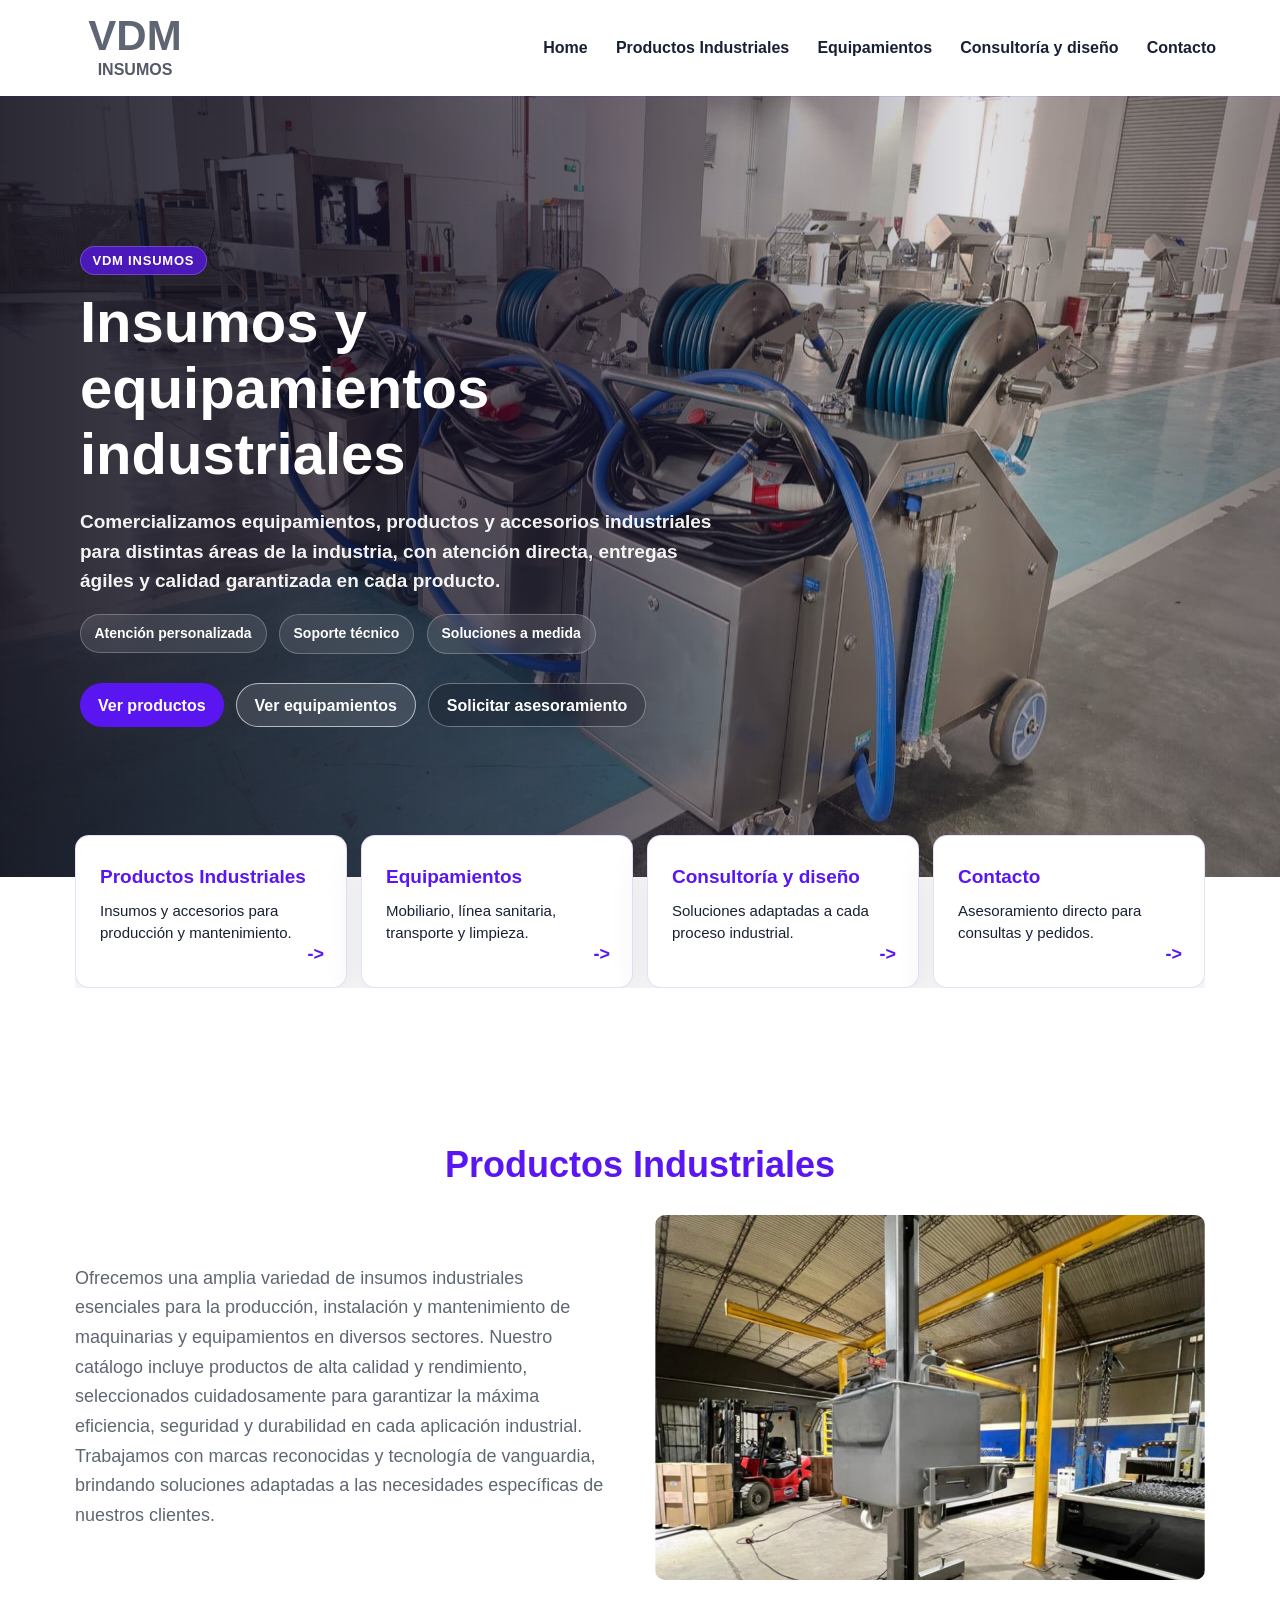
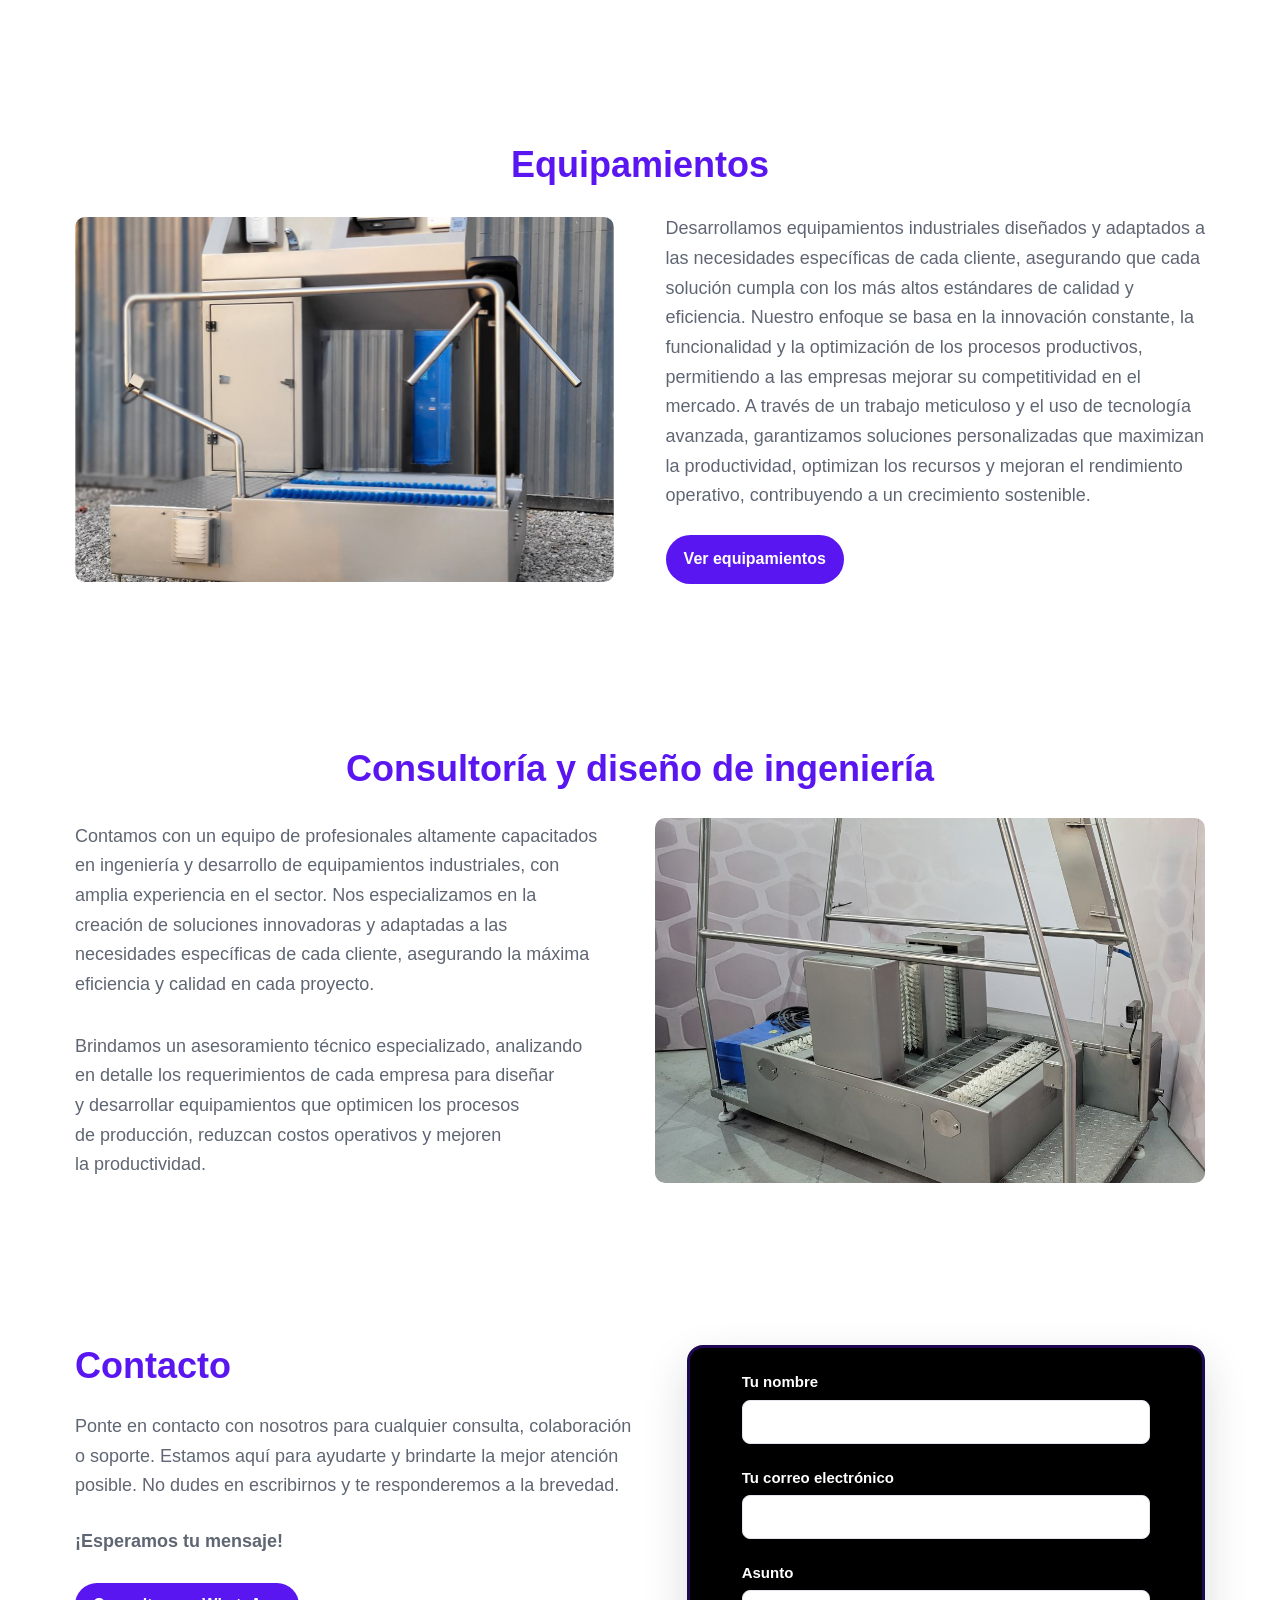
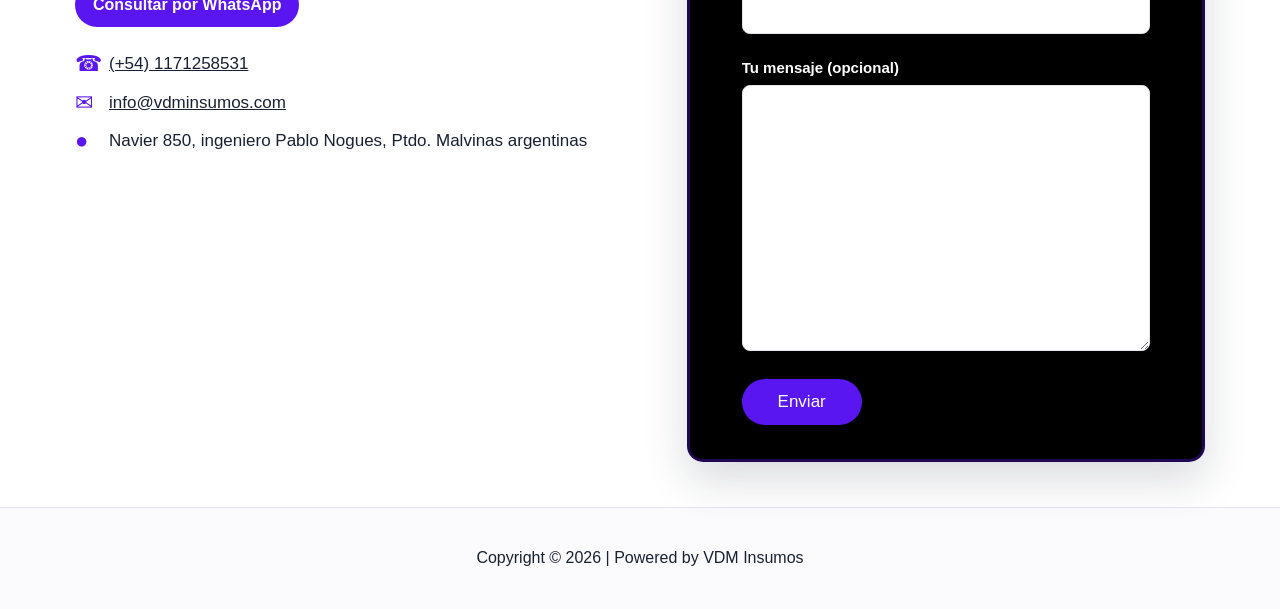
==== commit e5506fff: "Fix published image paths" ====
--- a/index.html
+++ b/index.html
@@ -13,7 +13,10 @@
 <body>
   <header class="site-header">
     <a class="brand" href="#home" aria-label="VDM Insumos">
-      <img src="assets/images/logo-vdm-insumos.svg" alt="VDM Insumos" width="360" height="189">
+      <span class="brand-mark" aria-hidden="true">
+        <span class="brand-mark__vdm">VDM</span>
+        <span class="brand-mark__insumos">INSUMOS</span>
+      </span>
     </a>
 
     <button class="menu-button" type="button" data-menu-button aria-expanded="false" aria-controls="site-nav">
@@ -77,14 +80,14 @@
         <div class="copy">
           <p>Ofrecemos una amplia variedad de insumos industriales esenciales para la producción, instalación y mantenimiento de maquinarias y equipamientos en diversos sectores. Nuestro catálogo incluye productos de alta calidad y rendimiento, seleccionados cuidadosamente para garantizar la máxima eficiencia, seguridad y durabilidad en cada aplicación industrial. Trabajamos con marcas reconocidas y tecnología de vanguardia, brindando soluciones adaptadas a las necesidades específicas de nuestros clientes.</p>
         </div>
-        <img src="https://vdminsumos.com/wp-content/uploads/2025/03/male-holding-walkie-talkie-and-tablet-quality-cont-2025-03-06-16-05-19-utc-1024x682.png" alt="Operarios trabajando con equipamiento industrial" width="1024" height="682" loading="lazy">
+        <img src="assets/images/transporte-sanitario/Elevador de carro móvil.jpg" alt="Operarios trabajando con equipamiento industrial" width="1024" height="682" loading="lazy">
       </div>
     </section>
 
     <section class="content-section" id="equipamientos" aria-labelledby="equipamientos-title">
       <h2 id="equipamientos-title">Equipamientos</h2>
       <div class="two-column two-column--image-text">
-        <img src="https://vdminsumos.com/wp-content/uploads/2025/03/two-workers-cleaning-machines-at-factory-2023-11-27-05-33-16-utc-1024x683.jpg" alt="Equipamientos industriales sanitarios" width="1024" height="683" loading="lazy">
+        <img src="assets/images/equipamiento-sanitario/Paso obligado con estacion de limpieza.jpg" alt="Equipamientos industriales sanitarios" width="1024" height="683" loading="lazy">
         <div class="copy">
           <p>Desarrollamos equipamientos industriales diseñados y adaptados a las necesidades específicas de cada cliente, asegurando que cada solución cumpla con los más altos estándares de calidad y eficiencia. Nuestro enfoque se basa en la innovación constante, la funcionalidad y la optimización de los procesos productivos, permitiendo a las empresas mejorar su competitividad en el mercado. A través de un trabajo meticuloso y el uso de tecnología avanzada, garantizamos soluciones personalizadas que maximizan la productividad, optimizan los recursos y mejoran el rendimiento operativo, contribuyendo a un crecimiento sostenible.</p>
           <a class="section-link" href="equipamientos.html">Ver equipamientos</a>
@@ -99,7 +102,7 @@
           <p>Contamos con un equipo de profesionales altamente capacitados en ingeniería y desarrollo de equipamientos industriales, con amplia experiencia en el sector. Nos especializamos en la creación de soluciones innovadoras y adaptadas a las necesidades específicas de cada cliente, asegurando la máxima eficiencia y calidad en cada proyecto.</p>
           <p>Brindamos un asesoramiento técnico especializado, analizando en detalle los requerimientos de cada empresa para diseñar y desarrollar equipamientos que optimicen los procesos de producción, reduzcan costos operativos y mejoren la productividad.</p>
         </div>
-        <img src="https://vdminsumos.com/wp-content/uploads/2025/03/male-holding-walkie-talkie-and-tablet-quality-cont-2025-03-06-16-05-19-utc-1024x683.jpg" alt="Consultoría tecnica industrial" width="1024" height="683" loading="lazy">
+        <img src="assets/images/equipamiento-sanitario/Pasillo obligado.jpg" alt="Consultoría tecnica industrial" width="1024" height="683" loading="lazy">
       </div>
     </section>
 
--- a/assets/css/styles.css
+++ b/assets/css/styles.css
@@ -62,6 +62,29 @@
   height: auto;
 }
 
+.brand-mark {
+  display: grid;
+  justify-items: center;
+  width: 154px;
+  line-height: 1;
+}
+
+.brand-mark__vdm {
+  color: var(--violet);
+  font-size: 42px;
+  font-weight: 900;
+  letter-spacing: 0;
+  line-height: 0.86;
+}
+
+.brand-mark__insumos {
+  margin-top: 8px;
+  color: #555866;
+  font-size: 16px;
+  font-weight: 850;
+  letter-spacing: 0;
+}
+
 .site-nav {
   display: flex;
   justify-content: flex-end;
@@ -93,21 +116,21 @@
   min-height: 696px;
   background:
     linear-gradient(90deg, rgba(0, 0, 0, 0.78) 0%, rgba(0, 0, 0, 0.58) 42%, rgba(0, 0, 0, 0.2) 72%, rgba(0, 0, 0, 0.55) 100%),
-    url("https://vdminsumos.com/wp-content/uploads/2025/03/two-workers-cleaning-machines-at-factory-2023-11-27-05-33-16-utc-2048x1365.jpg") center / cover no-repeat;
+    url("../images/espuma-limpieza-02.jpeg") center / cover no-repeat;
 }
 
 .industrial-hero {
   min-height: 682px;
   background:
     linear-gradient(90deg, rgba(8, 6, 18, 0.78), rgba(18, 13, 37, 0.5), rgba(18, 13, 37, 0.16)),
-    url("https://vdminsumos.com/wp-content/uploads/2025/03/male-holding-walkie-talkie-and-tablet-quality-cont-2025-03-06-16-05-19-utc-1024x682.png") center / cover no-repeat;
+    url("../images/transporte-sanitario/Elevador de carro móvil.jpg") center / cover no-repeat;
 }
 
 .equip-hero {
   min-height: 520px;
   background:
     linear-gradient(90deg, rgba(0, 0, 0, 0.72), rgba(0, 0, 0, 0.48), rgba(0, 0, 0, 0.18)),
-    url("https://vdminsumos.com/wp-content/uploads/2025/03/two-workers-cleaning-machines-at-factory-2023-11-27-05-33-16-utc-2048x1365.jpg") center / cover no-repeat;
+    url("../images/equipamiento-sanitario/Paso obligado con estacion de limpieza.jpg") center / cover no-repeat;
 }
 
 .industrial-hero__content {
@@ -1344,21 +1367,21 @@
   min-height: 720px;
   background:
     linear-gradient(90deg, rgba(8, 6, 18, 0.86) 0%, rgba(18, 13, 37, 0.64) 44%, rgba(18, 13, 37, 0.12) 76%, rgba(8, 6, 18, 0.36) 100%),
-    url("https://vdminsumos.com/wp-content/uploads/2025/03/two-workers-cleaning-machines-at-factory-2023-11-27-05-33-16-utc-2048x1365.jpg") center / cover no-repeat;
+    url("../images/espuma-limpieza-02.jpeg") center / cover no-repeat;
 }
 
 .industrial-hero {
   min-height: 620px;
   background:
     linear-gradient(90deg, rgba(8, 6, 18, 0.82), rgba(18, 13, 37, 0.58), rgba(18, 13, 37, 0.2)),
-    url("https://vdminsumos.com/wp-content/uploads/2025/03/male-holding-walkie-talkie-and-tablet-quality-cont-2025-03-06-16-05-19-utc-1024x682.png") center / cover no-repeat;
+    url("../images/transporte-sanitario/Elevador de carro móvil.jpg") center / cover no-repeat;
 }
 
 .equip-hero {
   min-height: 500px;
   background:
     linear-gradient(90deg, rgba(8, 6, 18, 0.78), rgba(25, 17, 49, 0.5), rgba(25, 17, 49, 0.16)),
-    url("https://vdminsumos.com/wp-content/uploads/2025/03/two-workers-cleaning-machines-at-factory-2023-11-27-05-33-16-utc-2048x1365.jpg") center / cover no-repeat;
+    url("../images/equipamiento-sanitario/Paso obligado con estacion de limpieza.jpg") center / cover no-repeat;
 }
 
 .hero__content {
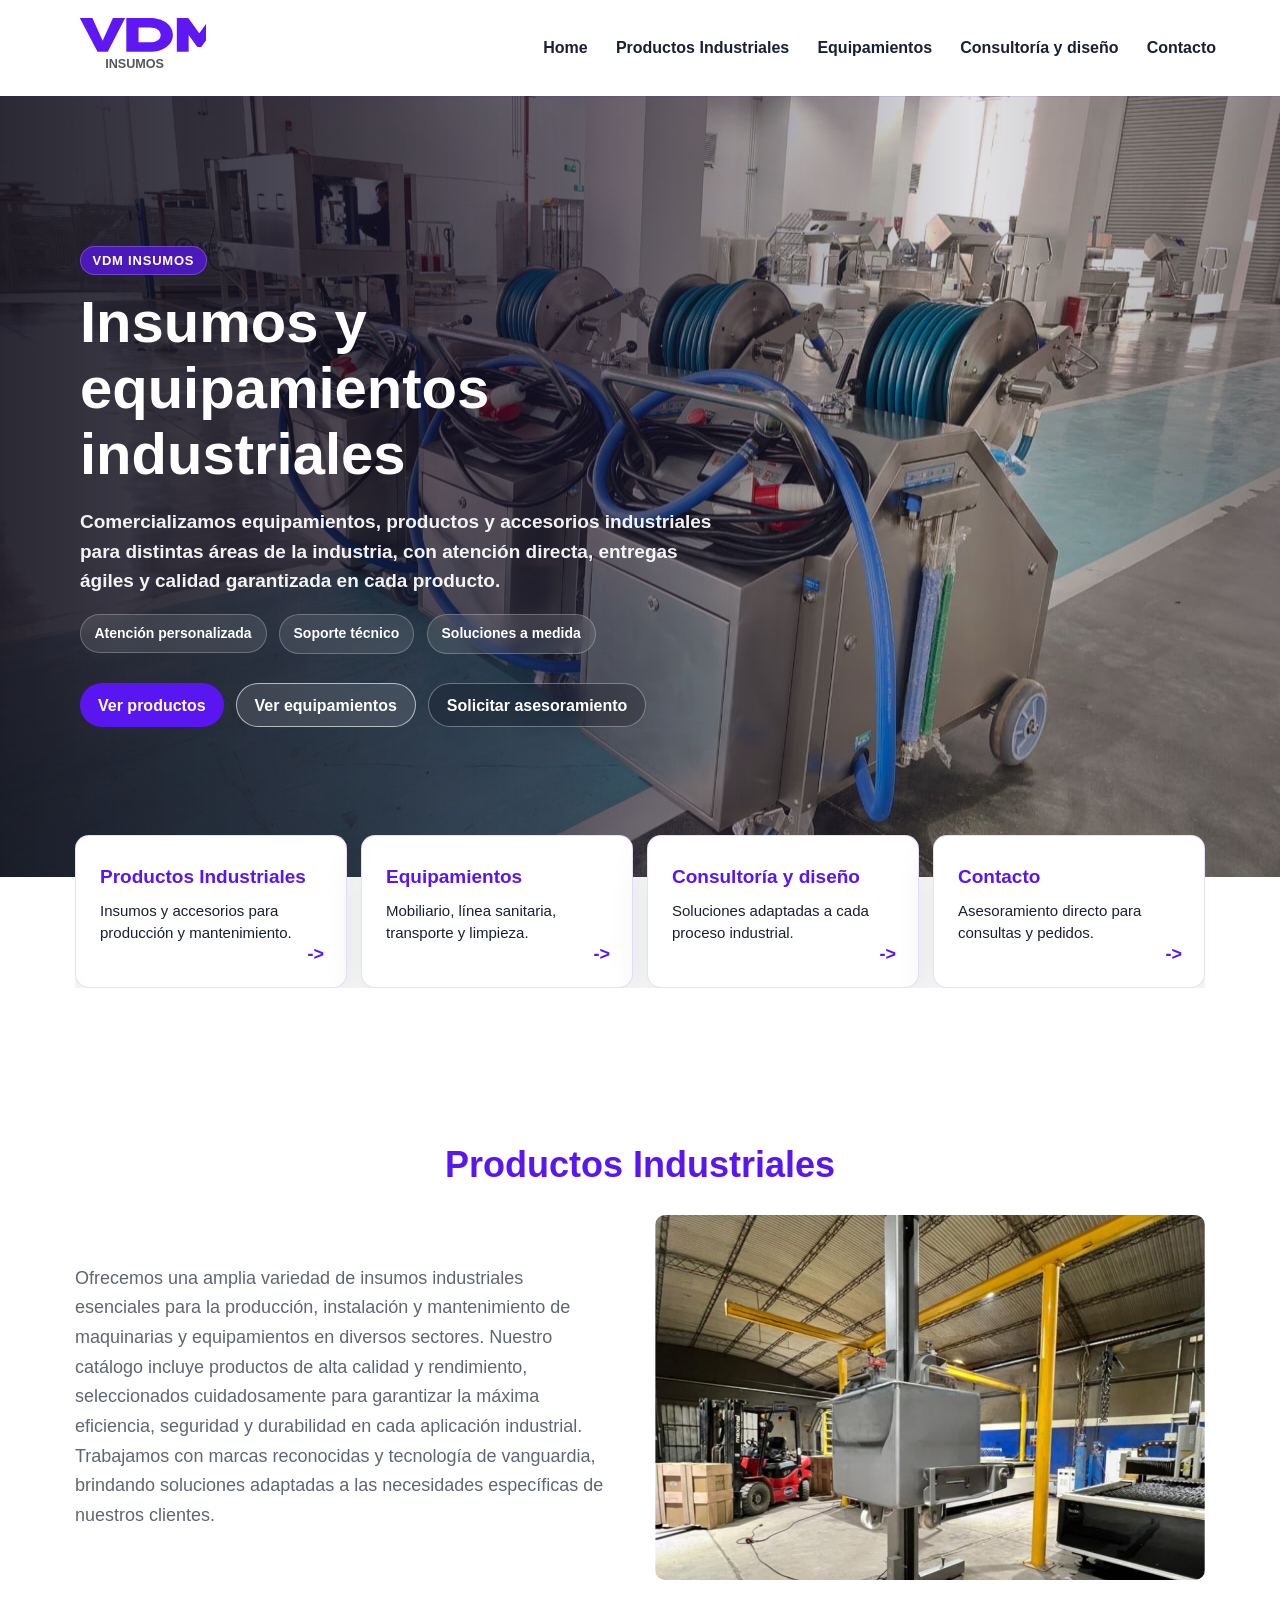
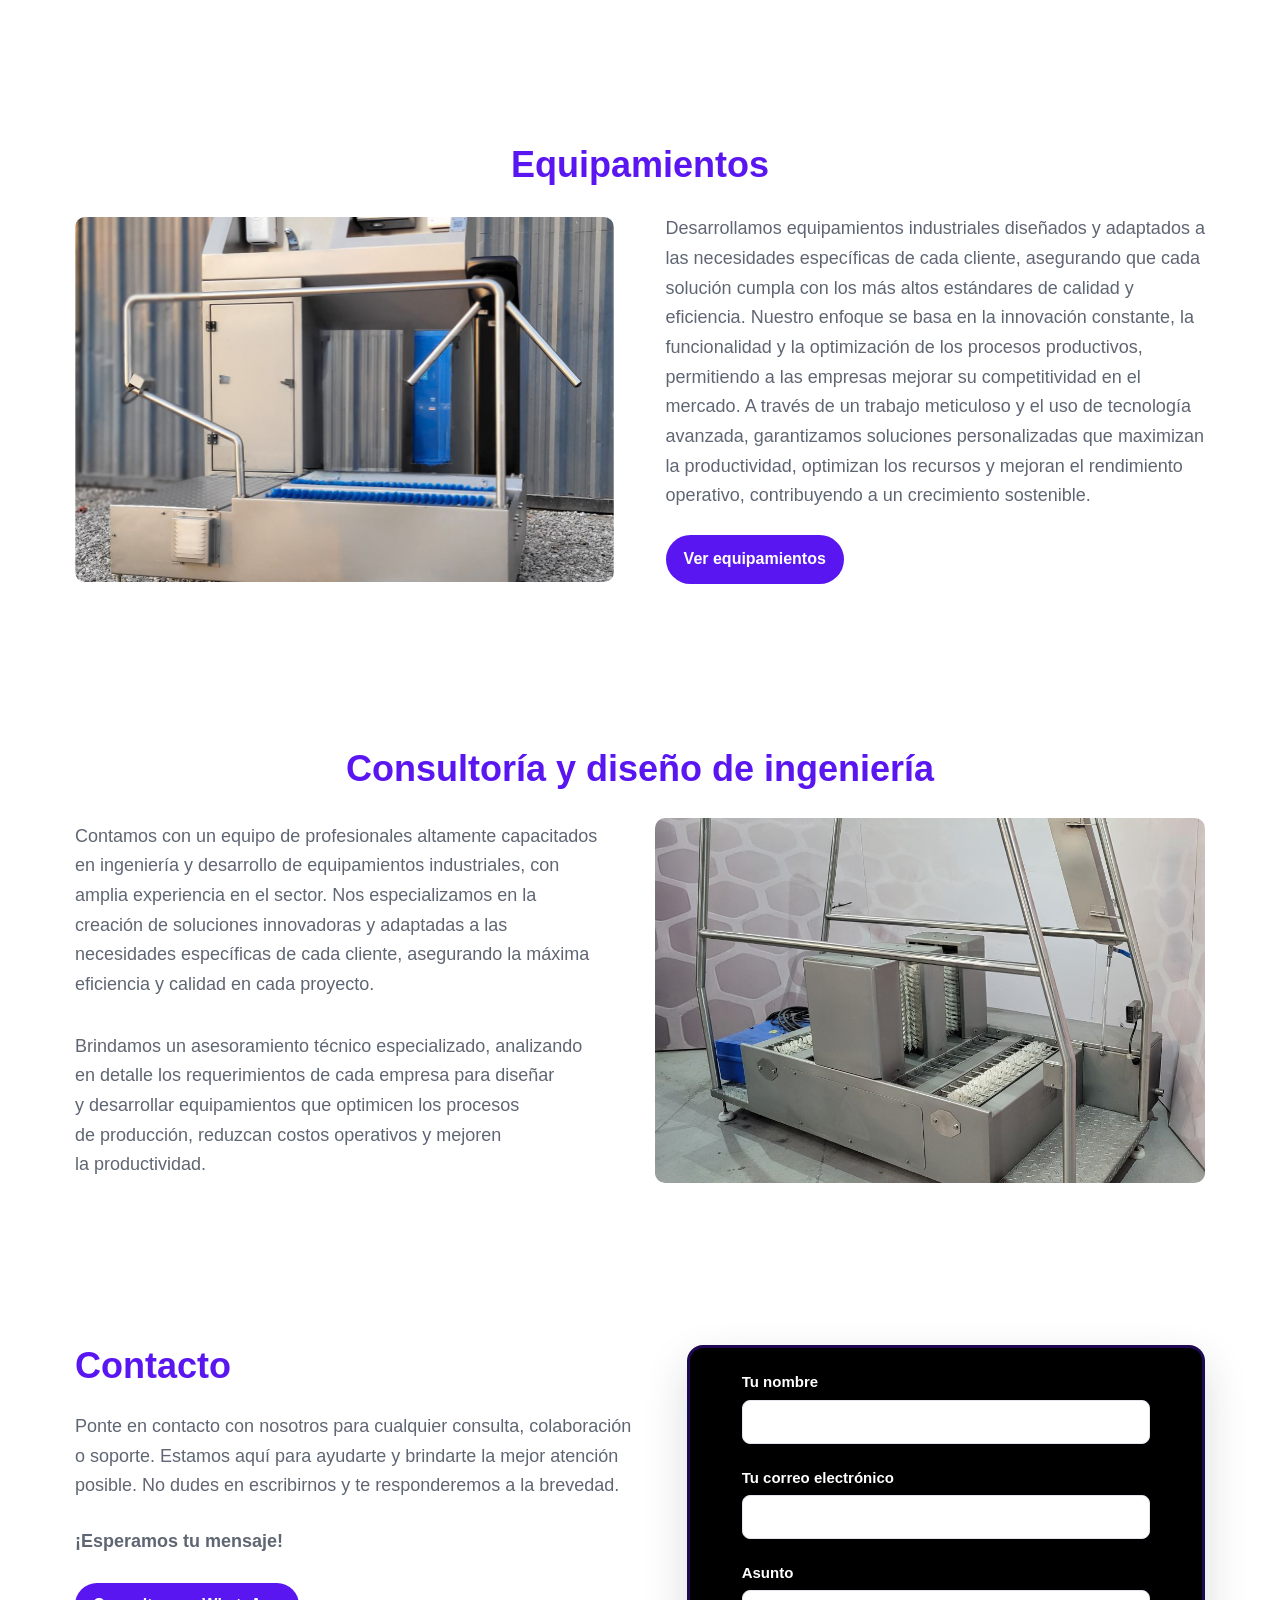
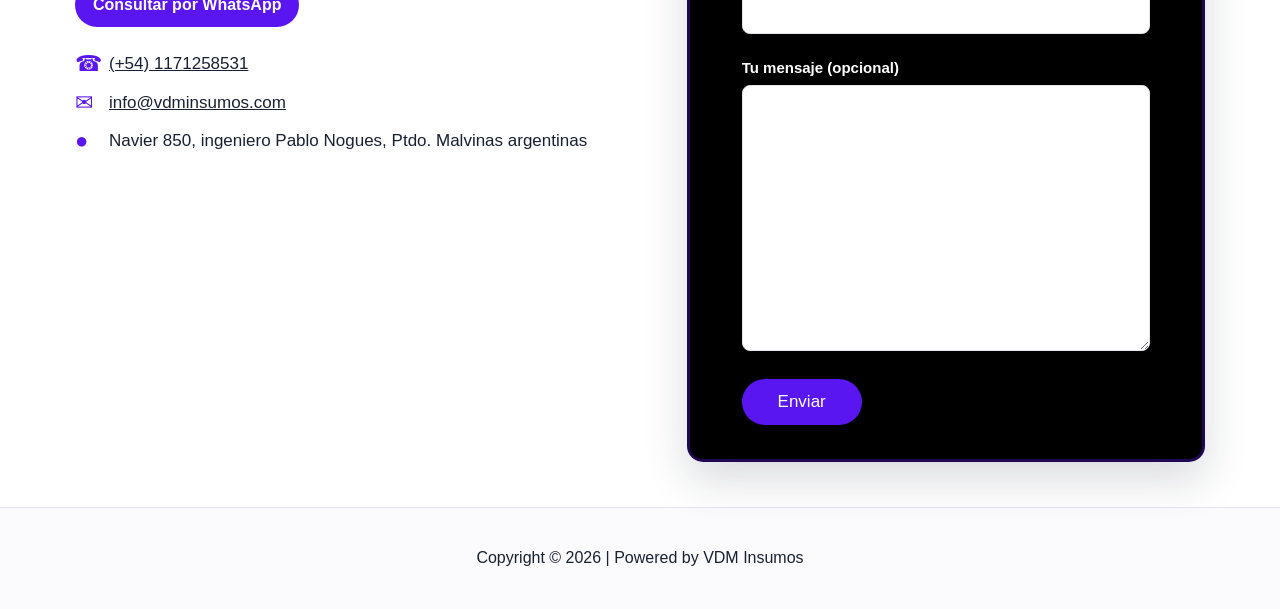
==== commit 7876b2c9: "Restore header logo and stable hero assets" ====
--- a/index.html
+++ b/index.html
@@ -8,15 +8,12 @@
   <title>VDM Insumos</title>
   <link rel="preconnect" href="https://vdminsumos.com">
   <link rel="preconnect" href="https://maps.google.com">
-  <link rel="stylesheet" href="assets/css/styles.css">
+  <link rel="stylesheet" href="assets/css/styles.css?v=20260701-1">
 </head>
 <body>
   <header class="site-header">
     <a class="brand" href="#home" aria-label="VDM Insumos">
-      <span class="brand-mark" aria-hidden="true">
-        <span class="brand-mark__vdm">VDM</span>
-        <span class="brand-mark__insumos">INSUMOS</span>
-      </span>
+      <img src="assets/images/logo-vdm-insumos.svg" alt="VDM Insumos" width="360" height="189">
     </a>
 
     <button class="menu-button" type="button" data-menu-button aria-expanded="false" aria-controls="site-nav">
@@ -80,14 +77,14 @@
         <div class="copy">
           <p>Ofrecemos una amplia variedad de insumos industriales esenciales para la producción, instalación y mantenimiento de maquinarias y equipamientos en diversos sectores. Nuestro catálogo incluye productos de alta calidad y rendimiento, seleccionados cuidadosamente para garantizar la máxima eficiencia, seguridad y durabilidad en cada aplicación industrial. Trabajamos con marcas reconocidas y tecnología de vanguardia, brindando soluciones adaptadas a las necesidades específicas de nuestros clientes.</p>
         </div>
-        <img src="assets/images/transporte-sanitario/Elevador de carro móvil.jpg" alt="Operarios trabajando con equipamiento industrial" width="1024" height="682" loading="lazy">
+        <img src="assets/images/industrial-hero.jpg" alt="Operarios trabajando con equipamiento industrial" width="1024" height="682" loading="lazy">
       </div>
     </section>
 
     <section class="content-section" id="equipamientos" aria-labelledby="equipamientos-title">
       <h2 id="equipamientos-title">Equipamientos</h2>
       <div class="two-column two-column--image-text">
-        <img src="assets/images/equipamiento-sanitario/Paso obligado con estacion de limpieza.jpg" alt="Equipamientos industriales sanitarios" width="1024" height="683" loading="lazy">
+        <img src="assets/images/equipamientos-hero.jpg" alt="Equipamientos industriales sanitarios" width="1024" height="683" loading="lazy">
         <div class="copy">
           <p>Desarrollamos equipamientos industriales diseñados y adaptados a las necesidades específicas de cada cliente, asegurando que cada solución cumpla con los más altos estándares de calidad y eficiencia. Nuestro enfoque se basa en la innovación constante, la funcionalidad y la optimización de los procesos productivos, permitiendo a las empresas mejorar su competitividad en el mercado. A través de un trabajo meticuloso y el uso de tecnología avanzada, garantizamos soluciones personalizadas que maximizan la productividad, optimizan los recursos y mejoran el rendimiento operativo, contribuyendo a un crecimiento sostenible.</p>
           <a class="section-link" href="equipamientos.html">Ver equipamientos</a>
--- a/assets/css/styles.css
+++ b/assets/css/styles.css
@@ -1,4 +1,4 @@
-:root {
+﻿:root {
   --blue: #5a16f0;
   --blue-dark: #3e0fb4;
   --text: #5f6673;
@@ -62,29 +62,6 @@
   height: auto;
 }
 
-.brand-mark {
-  display: grid;
-  justify-items: center;
-  width: 154px;
-  line-height: 1;
-}
-
-.brand-mark__vdm {
-  color: var(--violet);
-  font-size: 42px;
-  font-weight: 900;
-  letter-spacing: 0;
-  line-height: 0.86;
-}
-
-.brand-mark__insumos {
-  margin-top: 8px;
-  color: #555866;
-  font-size: 16px;
-  font-weight: 850;
-  letter-spacing: 0;
-}
-
 .site-nav {
   display: flex;
   justify-content: flex-end;
@@ -116,21 +93,21 @@
   min-height: 696px;
   background:
     linear-gradient(90deg, rgba(0, 0, 0, 0.78) 0%, rgba(0, 0, 0, 0.58) 42%, rgba(0, 0, 0, 0.2) 72%, rgba(0, 0, 0, 0.55) 100%),
-    url("../images/espuma-limpieza-02.jpeg") center / cover no-repeat;
+    url("../images/home-hero.jpeg") center / cover no-repeat;
 }
 
 .industrial-hero {
   min-height: 682px;
   background:
     linear-gradient(90deg, rgba(8, 6, 18, 0.78), rgba(18, 13, 37, 0.5), rgba(18, 13, 37, 0.16)),
-    url("../images/transporte-sanitario/Elevador de carro móvil.jpg") center / cover no-repeat;
+    url("../images/industrial-hero.jpg") center / cover no-repeat;
 }
 
 .equip-hero {
   min-height: 520px;
   background:
     linear-gradient(90deg, rgba(0, 0, 0, 0.72), rgba(0, 0, 0, 0.48), rgba(0, 0, 0, 0.18)),
-    url("../images/equipamiento-sanitario/Paso obligado con estacion de limpieza.jpg") center / cover no-repeat;
+    url("../images/equipamientos-hero.jpg") center / cover no-repeat;
 }
 
 .industrial-hero__content {
@@ -1367,21 +1344,21 @@
   min-height: 720px;
   background:
     linear-gradient(90deg, rgba(8, 6, 18, 0.86) 0%, rgba(18, 13, 37, 0.64) 44%, rgba(18, 13, 37, 0.12) 76%, rgba(8, 6, 18, 0.36) 100%),
-    url("../images/espuma-limpieza-02.jpeg") center / cover no-repeat;
+    url("../images/home-hero.jpeg") center / cover no-repeat;
 }
 
 .industrial-hero {
   min-height: 620px;
   background:
     linear-gradient(90deg, rgba(8, 6, 18, 0.82), rgba(18, 13, 37, 0.58), rgba(18, 13, 37, 0.2)),
-    url("../images/transporte-sanitario/Elevador de carro móvil.jpg") center / cover no-repeat;
+    url("../images/industrial-hero.jpg") center / cover no-repeat;
 }
 
 .equip-hero {
   min-height: 500px;
   background:
     linear-gradient(90deg, rgba(8, 6, 18, 0.78), rgba(25, 17, 49, 0.5), rgba(25, 17, 49, 0.16)),
-    url("../images/equipamiento-sanitario/Paso obligado con estacion de limpieza.jpg") center / cover no-repeat;
+    url("../images/equipamientos-hero.jpg") center / cover no-repeat;
 }
 
 .hero__content {
@@ -2004,3 +1981,4 @@
     min-height: 86px;
   }
 }
+
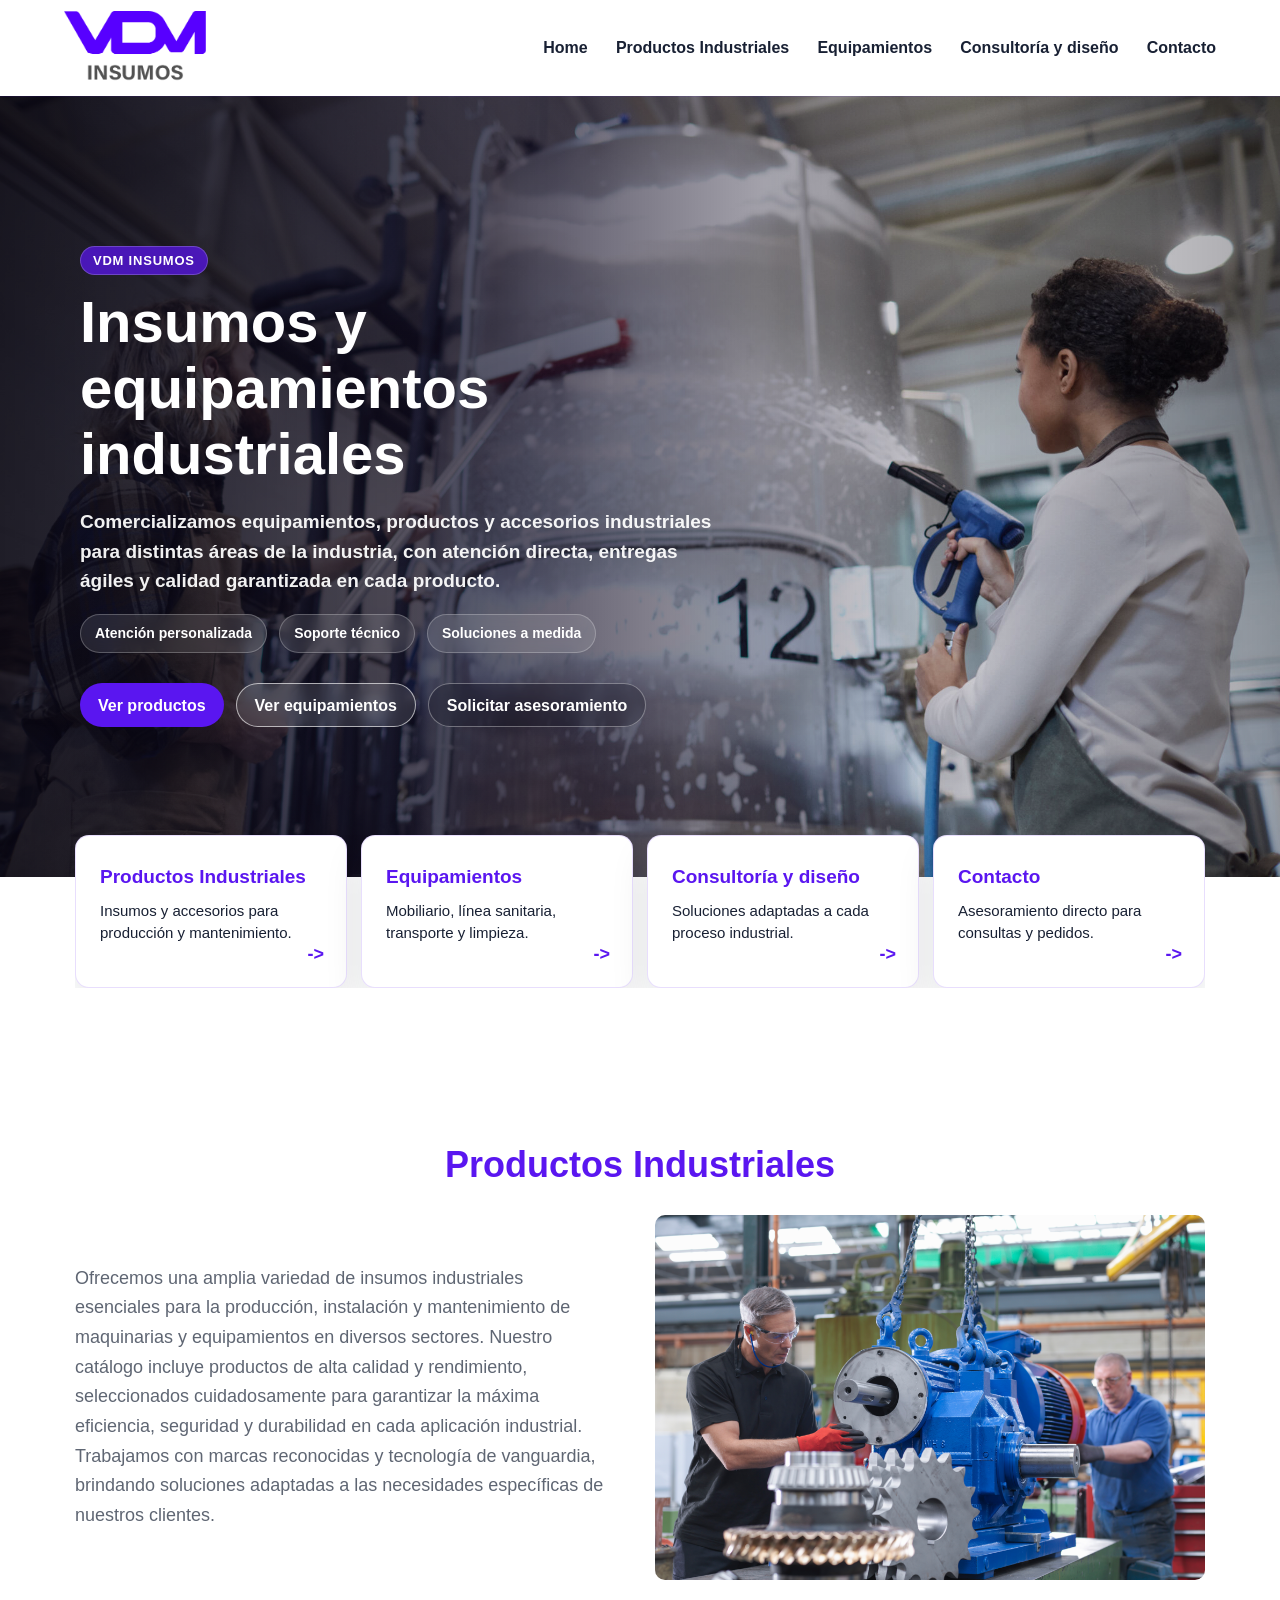
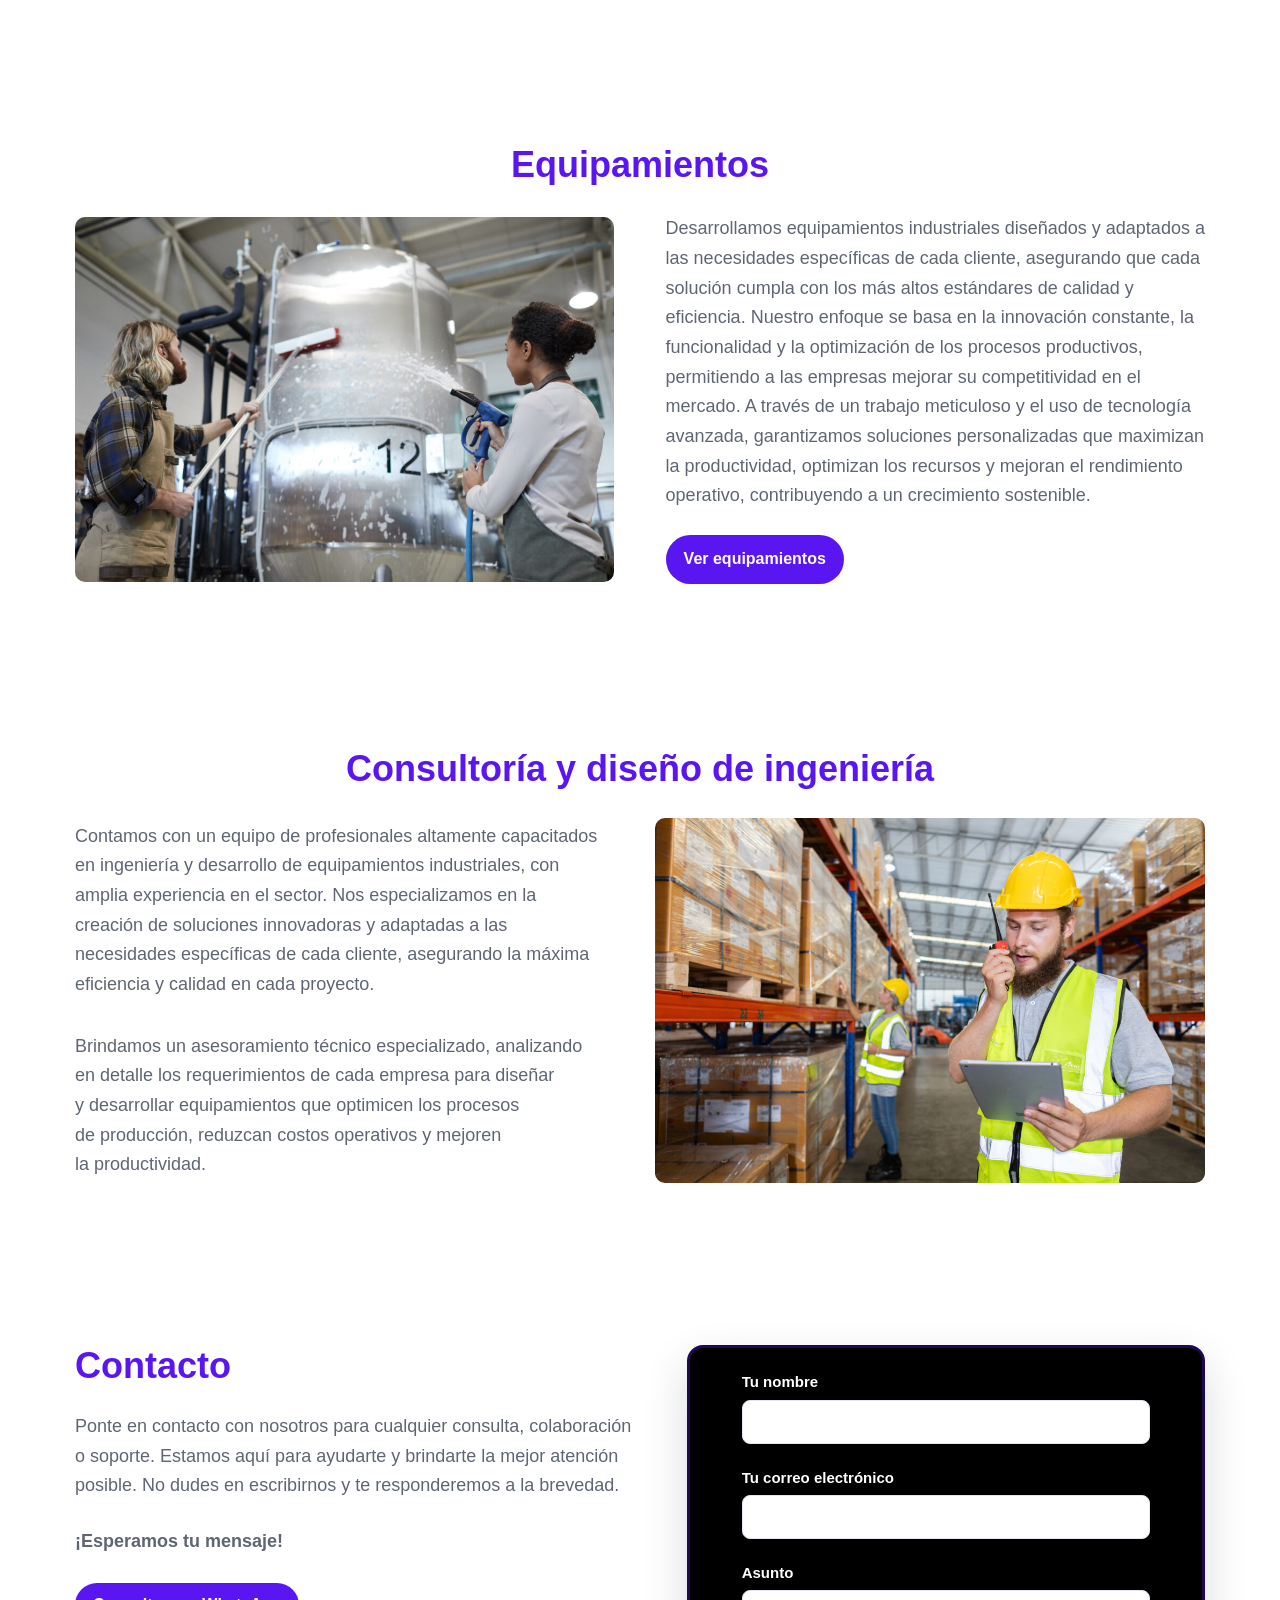
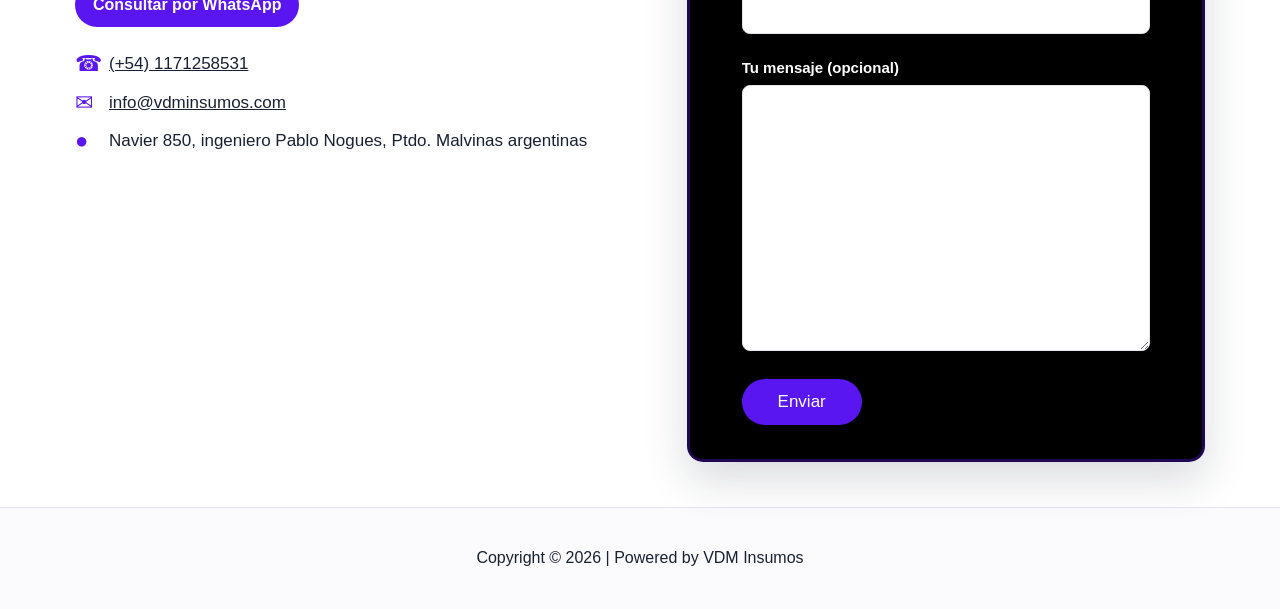
==== commit 0f0b081c: "Restore WordPress media assets" ====
--- a/index.html
+++ b/index.html
@@ -13,7 +13,7 @@
 <body>
   <header class="site-header">
     <a class="brand" href="#home" aria-label="VDM Insumos">
-      <img src="assets/images/logo-vdm-insumos.svg" alt="VDM Insumos" width="360" height="189">
+      <img src="wp-content/uploads/2025/02/cropped-LOGO-VDM.png" alt="VDM Insumos" width="300" height="158">
     </a>
 
     <button class="menu-button" type="button" data-menu-button aria-expanded="false" aria-controls="site-nav">
@@ -77,14 +77,14 @@
         <div class="copy">
           <p>Ofrecemos una amplia variedad de insumos industriales esenciales para la producción, instalación y mantenimiento de maquinarias y equipamientos en diversos sectores. Nuestro catálogo incluye productos de alta calidad y rendimiento, seleccionados cuidadosamente para garantizar la máxima eficiencia, seguridad y durabilidad en cada aplicación industrial. Trabajamos con marcas reconocidas y tecnología de vanguardia, brindando soluciones adaptadas a las necesidades específicas de nuestros clientes.</p>
         </div>
-        <img src="assets/images/industrial-hero.jpg" alt="Operarios trabajando con equipamiento industrial" width="1024" height="682" loading="lazy">
+        <img src="wp-content/uploads/2025/03/male-holding-walkie-talkie-and-tablet-quality-cont-2025-03-06-16-05-19-utc-1024x682.png" alt="Operarios trabajando con equipamiento industrial" width="1024" height="682" loading="lazy">
       </div>
     </section>
 
     <section class="content-section" id="equipamientos" aria-labelledby="equipamientos-title">
       <h2 id="equipamientos-title">Equipamientos</h2>
       <div class="two-column two-column--image-text">
-        <img src="assets/images/equipamientos-hero.jpg" alt="Equipamientos industriales sanitarios" width="1024" height="683" loading="lazy">
+        <img src="wp-content/uploads/2025/03/two-workers-cleaning-machines-at-factory-2023-11-27-05-33-16-utc-1024x683.jpg" alt="Equipamientos industriales sanitarios" width="1024" height="683" loading="lazy">
         <div class="copy">
           <p>Desarrollamos equipamientos industriales diseñados y adaptados a las necesidades específicas de cada cliente, asegurando que cada solución cumpla con los más altos estándares de calidad y eficiencia. Nuestro enfoque se basa en la innovación constante, la funcionalidad y la optimización de los procesos productivos, permitiendo a las empresas mejorar su competitividad en el mercado. A través de un trabajo meticuloso y el uso de tecnología avanzada, garantizamos soluciones personalizadas que maximizan la productividad, optimizan los recursos y mejoran el rendimiento operativo, contribuyendo a un crecimiento sostenible.</p>
           <a class="section-link" href="equipamientos.html">Ver equipamientos</a>
@@ -99,7 +99,7 @@
           <p>Contamos con un equipo de profesionales altamente capacitados en ingeniería y desarrollo de equipamientos industriales, con amplia experiencia en el sector. Nos especializamos en la creación de soluciones innovadoras y adaptadas a las necesidades específicas de cada cliente, asegurando la máxima eficiencia y calidad en cada proyecto.</p>
           <p>Brindamos un asesoramiento técnico especializado, analizando en detalle los requerimientos de cada empresa para diseñar y desarrollar equipamientos que optimicen los procesos de producción, reduzcan costos operativos y mejoren la productividad.</p>
         </div>
-        <img src="assets/images/equipamiento-sanitario/Pasillo obligado.jpg" alt="Consultoría tecnica industrial" width="1024" height="683" loading="lazy">
+        <img src="wp-content/uploads/2025/03/male-holding-walkie-talkie-and-tablet-quality-cont-2025-03-06-16-05-19-utc-1024x683.jpg" alt="Consultoría tecnica industrial" width="1024" height="683" loading="lazy">
       </div>
     </section>
 
--- a/assets/css/styles.css
+++ b/assets/css/styles.css
@@ -93,21 +93,21 @@
   min-height: 696px;
   background:
     linear-gradient(90deg, rgba(0, 0, 0, 0.78) 0%, rgba(0, 0, 0, 0.58) 42%, rgba(0, 0, 0, 0.2) 72%, rgba(0, 0, 0, 0.55) 100%),
-    url("../images/home-hero.jpeg") center / cover no-repeat;
+    url("../../wp-content/uploads/2025/03/two-workers-cleaning-machines-at-factory-2023-11-27-05-33-16-utc-2048x1365.jpg") center / cover no-repeat;
 }
 
 .industrial-hero {
   min-height: 682px;
   background:
     linear-gradient(90deg, rgba(8, 6, 18, 0.78), rgba(18, 13, 37, 0.5), rgba(18, 13, 37, 0.16)),
-    url("../images/industrial-hero.jpg") center / cover no-repeat;
+    url("../../wp-content/uploads/2025/03/male-holding-walkie-talkie-and-tablet-quality-cont-2025-03-06-16-05-19-utc-1024x682.png") center / cover no-repeat;
 }
 
 .equip-hero {
   min-height: 520px;
   background:
     linear-gradient(90deg, rgba(0, 0, 0, 0.72), rgba(0, 0, 0, 0.48), rgba(0, 0, 0, 0.18)),
-    url("../images/equipamientos-hero.jpg") center / cover no-repeat;
+    url("../../wp-content/uploads/2025/03/two-workers-cleaning-machines-at-factory-2023-11-27-05-33-16-utc-2048x1365.jpg") center / cover no-repeat;
 }
 
 .industrial-hero__content {
@@ -1344,21 +1344,21 @@
   min-height: 720px;
   background:
     linear-gradient(90deg, rgba(8, 6, 18, 0.86) 0%, rgba(18, 13, 37, 0.64) 44%, rgba(18, 13, 37, 0.12) 76%, rgba(8, 6, 18, 0.36) 100%),
-    url("../images/home-hero.jpeg") center / cover no-repeat;
+    url("../../wp-content/uploads/2025/03/two-workers-cleaning-machines-at-factory-2023-11-27-05-33-16-utc-2048x1365.jpg") center / cover no-repeat;
 }
 
 .industrial-hero {
   min-height: 620px;
   background:
     linear-gradient(90deg, rgba(8, 6, 18, 0.82), rgba(18, 13, 37, 0.58), rgba(18, 13, 37, 0.2)),
-    url("../images/industrial-hero.jpg") center / cover no-repeat;
+    url("../../wp-content/uploads/2025/03/male-holding-walkie-talkie-and-tablet-quality-cont-2025-03-06-16-05-19-utc-1024x682.png") center / cover no-repeat;
 }
 
 .equip-hero {
   min-height: 500px;
   background:
     linear-gradient(90deg, rgba(8, 6, 18, 0.78), rgba(25, 17, 49, 0.5), rgba(25, 17, 49, 0.16)),
-    url("../images/equipamientos-hero.jpg") center / cover no-repeat;
+    url("../../wp-content/uploads/2025/03/two-workers-cleaning-machines-at-factory-2023-11-27-05-33-16-utc-2048x1365.jpg") center / cover no-repeat;
 }
 
 .hero__content {
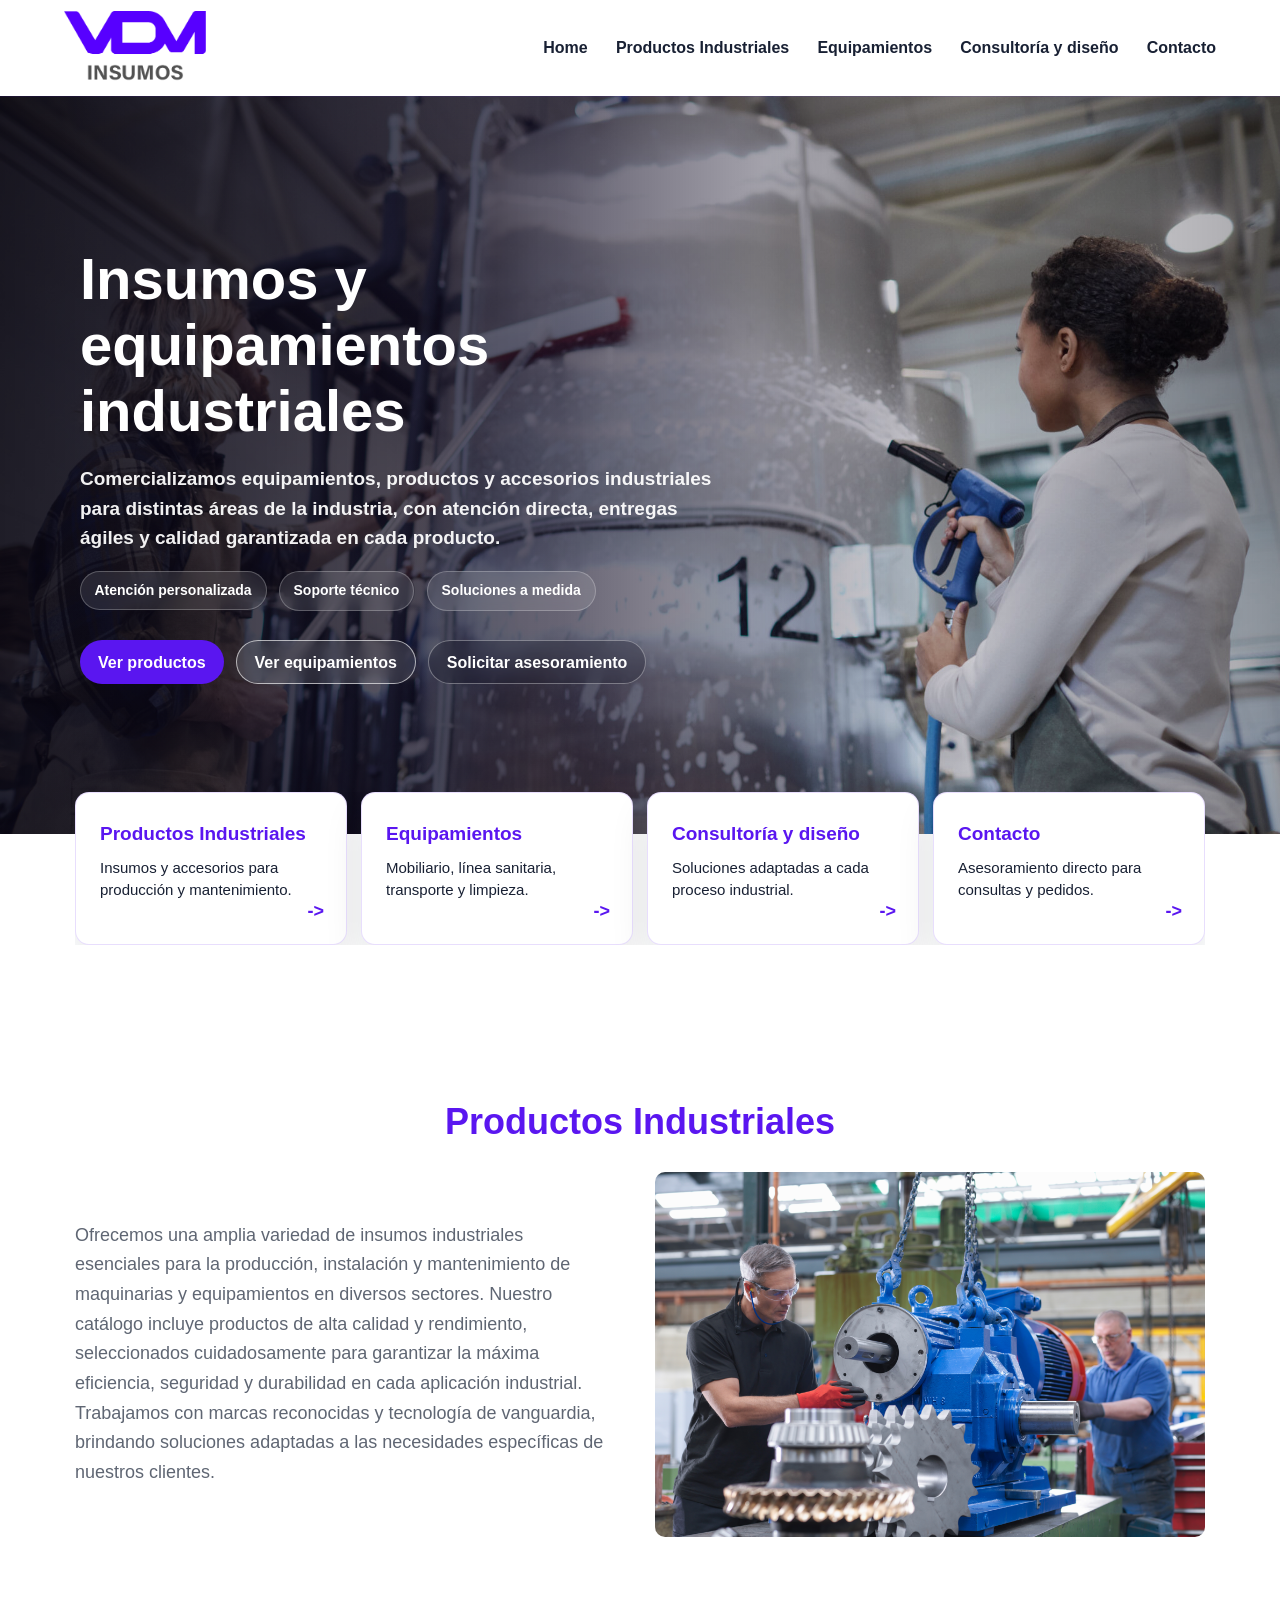
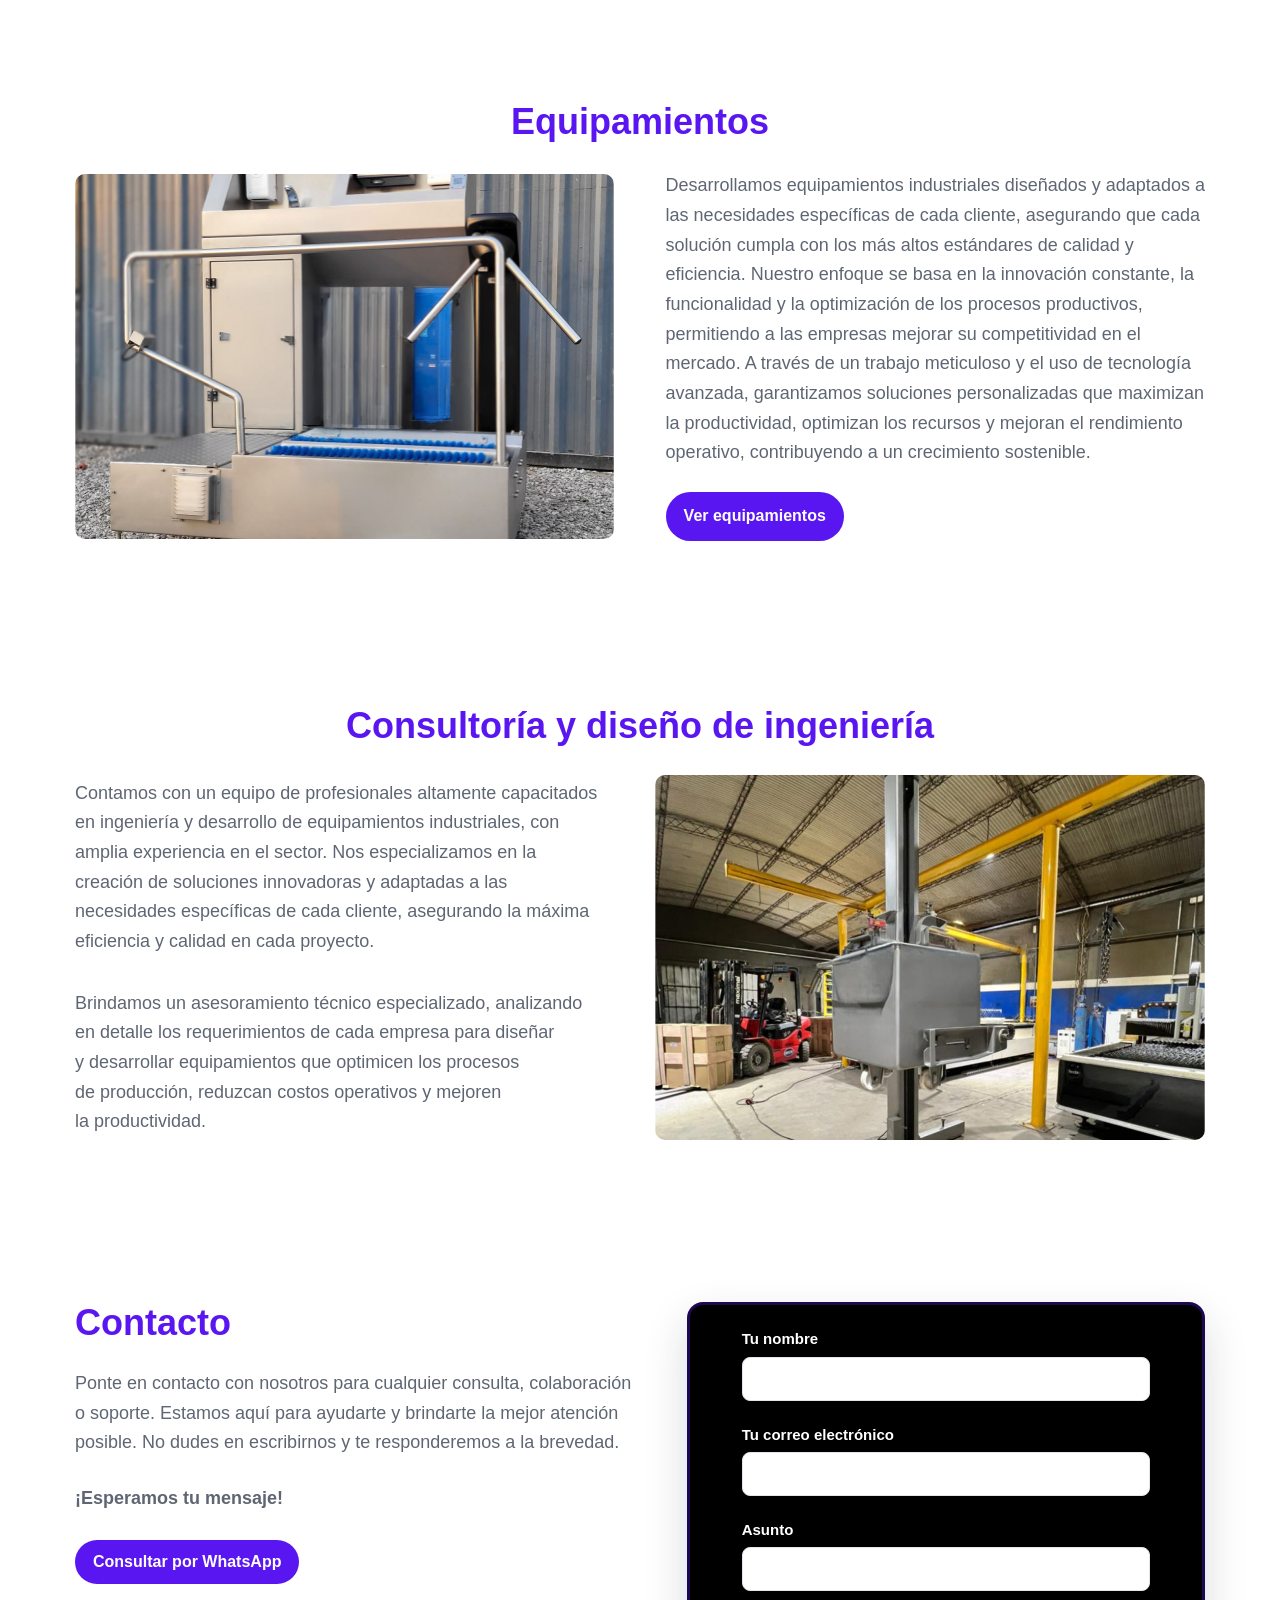
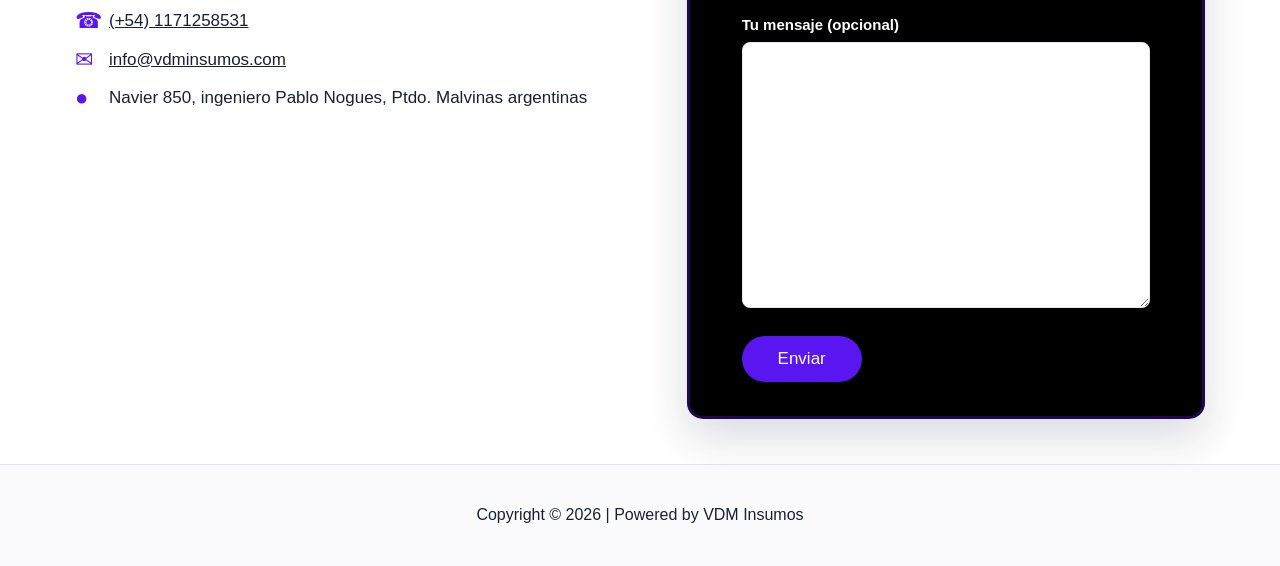
==== commit 21da28de: "Update home section imagery" ====
--- a/index.html
+++ b/index.html
@@ -36,7 +36,6 @@
     <section class="hero">
       <div class="hero__overlay"></div>
       <div class="hero__content">
-        <p class="hero__eyebrow">VDM Insumos</p>
         <h1 class="hero__title">Insumos y equipamientos industriales</h1>
         <p>Comercializamos equipamientos, productos y accesorios industriales para distintas áreas de la industria, con atención directa, entregas ágiles y calidad garantizada en cada producto.</p>
         <ul class="hero__points" aria-label="Beneficios principales">
@@ -84,7 +83,7 @@
     <section class="content-section" id="equipamientos" aria-labelledby="equipamientos-title">
       <h2 id="equipamientos-title">Equipamientos</h2>
       <div class="two-column two-column--image-text">
-        <img src="wp-content/uploads/2025/03/two-workers-cleaning-machines-at-factory-2023-11-27-05-33-16-utc-1024x683.jpg" alt="Equipamientos industriales sanitarios" width="1024" height="683" loading="lazy">
+        <img src="assets/images/equipamientos-hero.jpg" alt="Equipamiento sanitario industrial en acero inoxidable" width="1080" height="1080" loading="lazy">
         <div class="copy">
           <p>Desarrollamos equipamientos industriales diseñados y adaptados a las necesidades específicas de cada cliente, asegurando que cada solución cumpla con los más altos estándares de calidad y eficiencia. Nuestro enfoque se basa en la innovación constante, la funcionalidad y la optimización de los procesos productivos, permitiendo a las empresas mejorar su competitividad en el mercado. A través de un trabajo meticuloso y el uso de tecnología avanzada, garantizamos soluciones personalizadas que maximizan la productividad, optimizan los recursos y mejoran el rendimiento operativo, contribuyendo a un crecimiento sostenible.</p>
           <a class="section-link" href="equipamientos.html">Ver equipamientos</a>
@@ -99,7 +98,7 @@
           <p>Contamos con un equipo de profesionales altamente capacitados en ingeniería y desarrollo de equipamientos industriales, con amplia experiencia en el sector. Nos especializamos en la creación de soluciones innovadoras y adaptadas a las necesidades específicas de cada cliente, asegurando la máxima eficiencia y calidad en cada proyecto.</p>
           <p>Brindamos un asesoramiento técnico especializado, analizando en detalle los requerimientos de cada empresa para diseñar y desarrollar equipamientos que optimicen los procesos de producción, reduzcan costos operativos y mejoren la productividad.</p>
         </div>
-        <img src="wp-content/uploads/2025/03/male-holding-walkie-talkie-and-tablet-quality-cont-2025-03-06-16-05-19-utc-1024x683.jpg" alt="Consultoría tecnica industrial" width="1024" height="683" loading="lazy">
+        <img src="assets/images/industrial-hero.jpg" alt="Solución industrial desarrollada a medida" width="1080" height="1080" loading="lazy">
       </div>
     </section>
 
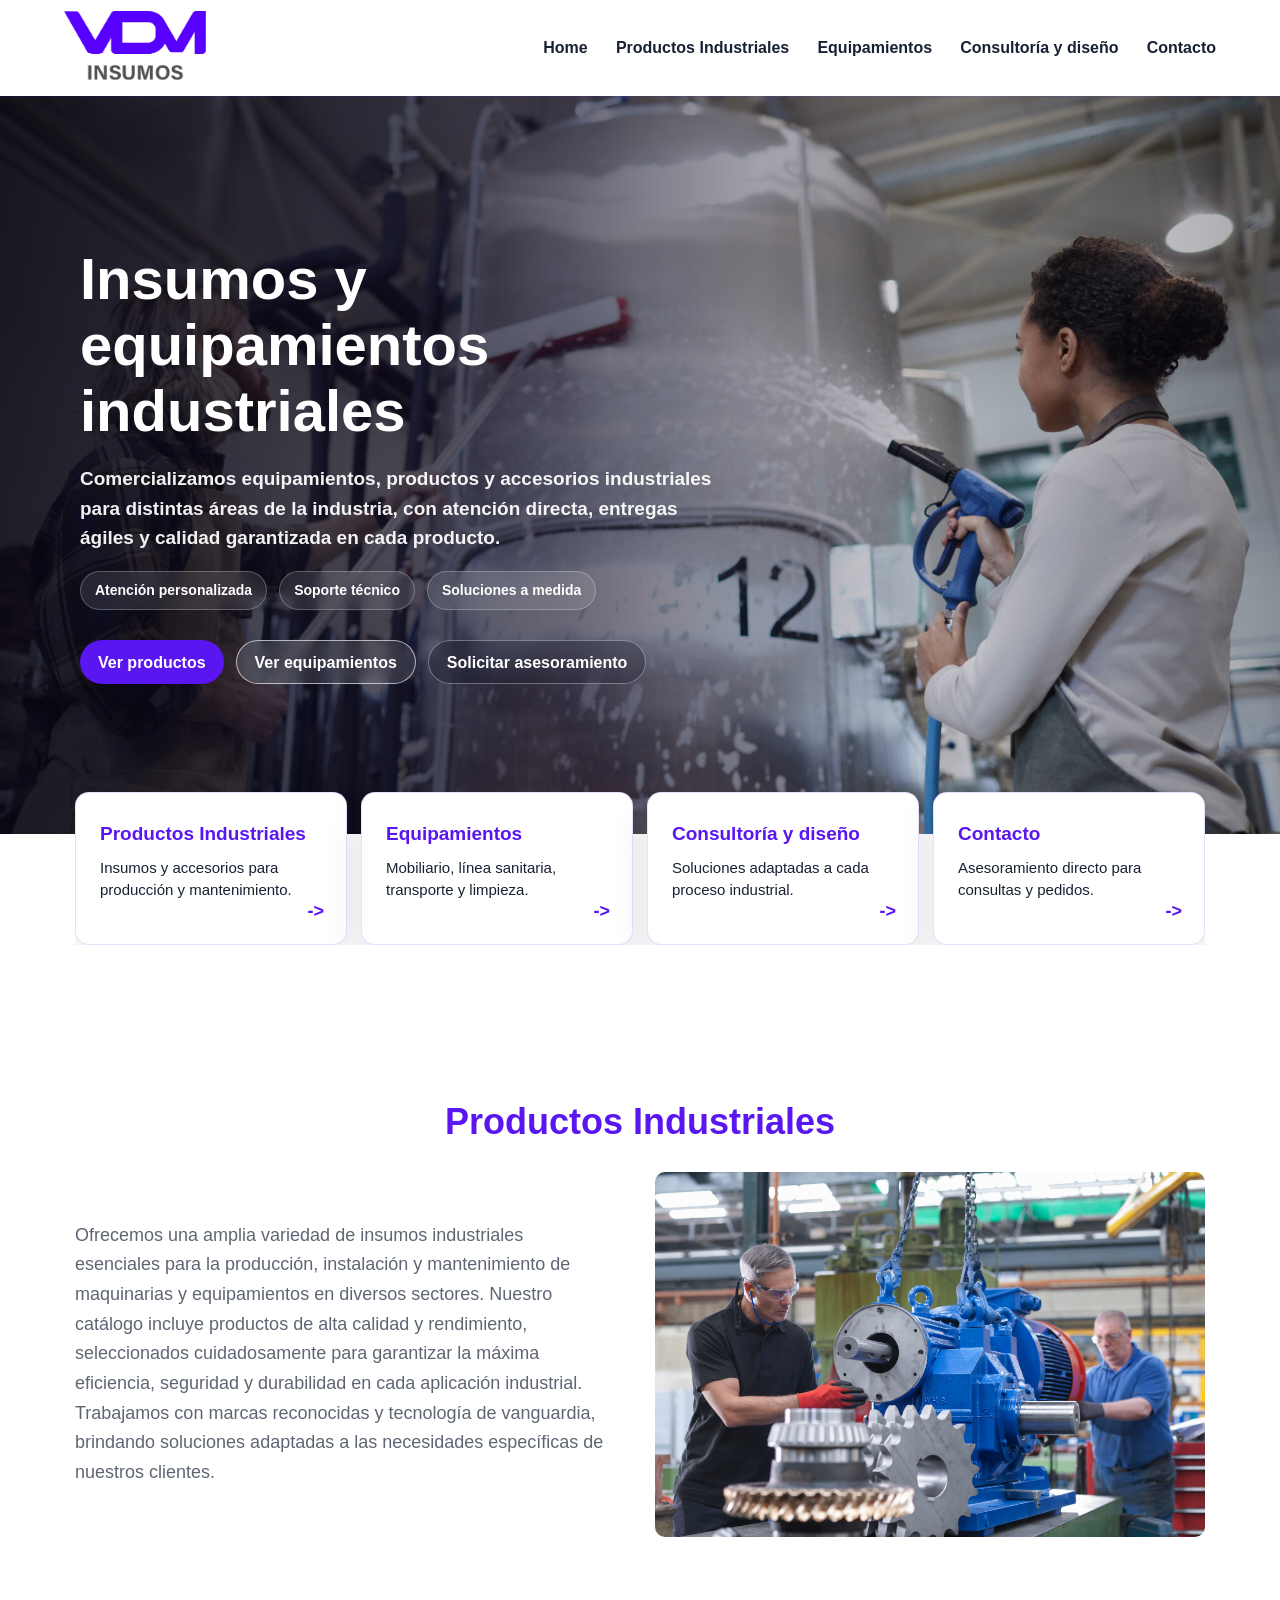
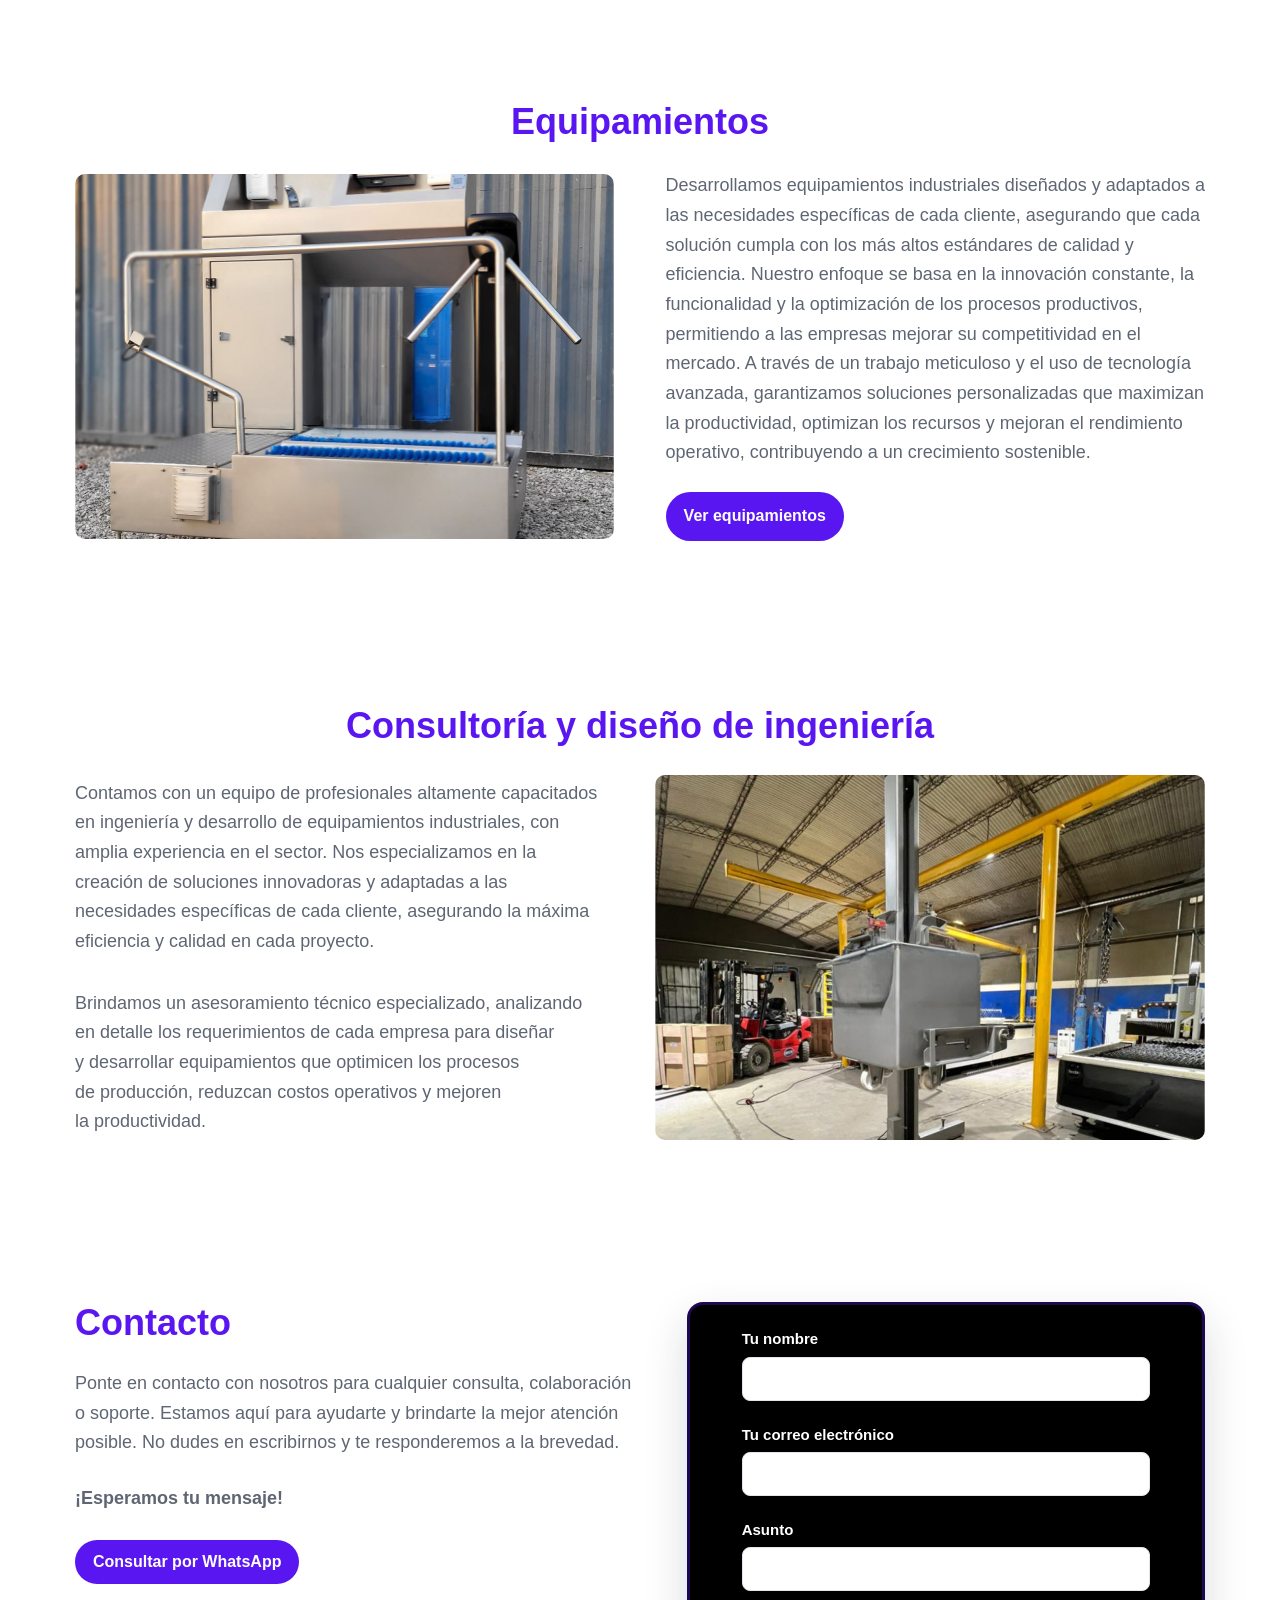
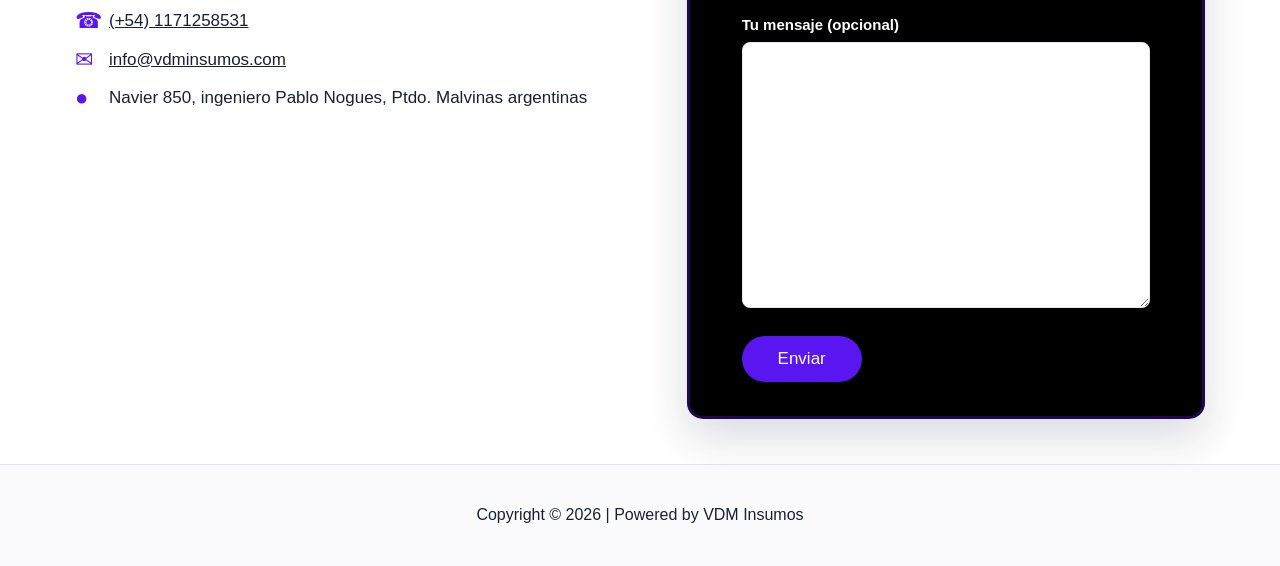
==== commit 1615a5ad: "Clean home navigation URLs" ====
--- a/index.html
+++ b/index.html
@@ -12,7 +12,7 @@
 </head>
 <body>
   <header class="site-header">
-    <a class="brand" href="#home" aria-label="VDM Insumos">
+    <a class="brand" href="./" aria-label="VDM Insumos">
       <img src="wp-content/uploads/2025/02/cropped-LOGO-VDM.png" alt="VDM Insumos" width="300" height="158">
     </a>
 
@@ -24,7 +24,7 @@
     </button>
 
     <nav class="site-nav" id="site-nav" data-nav aria-label="Principal">
-      <a href="#home">Home</a>
+      <a href="./">Home</a>
       <a href="productos-industriales.html">Productos Industriales</a>
       <a href="equipamientos.html">Equipamientos</a>
       <a href="#consultoria">Consultoría y diseño</a>
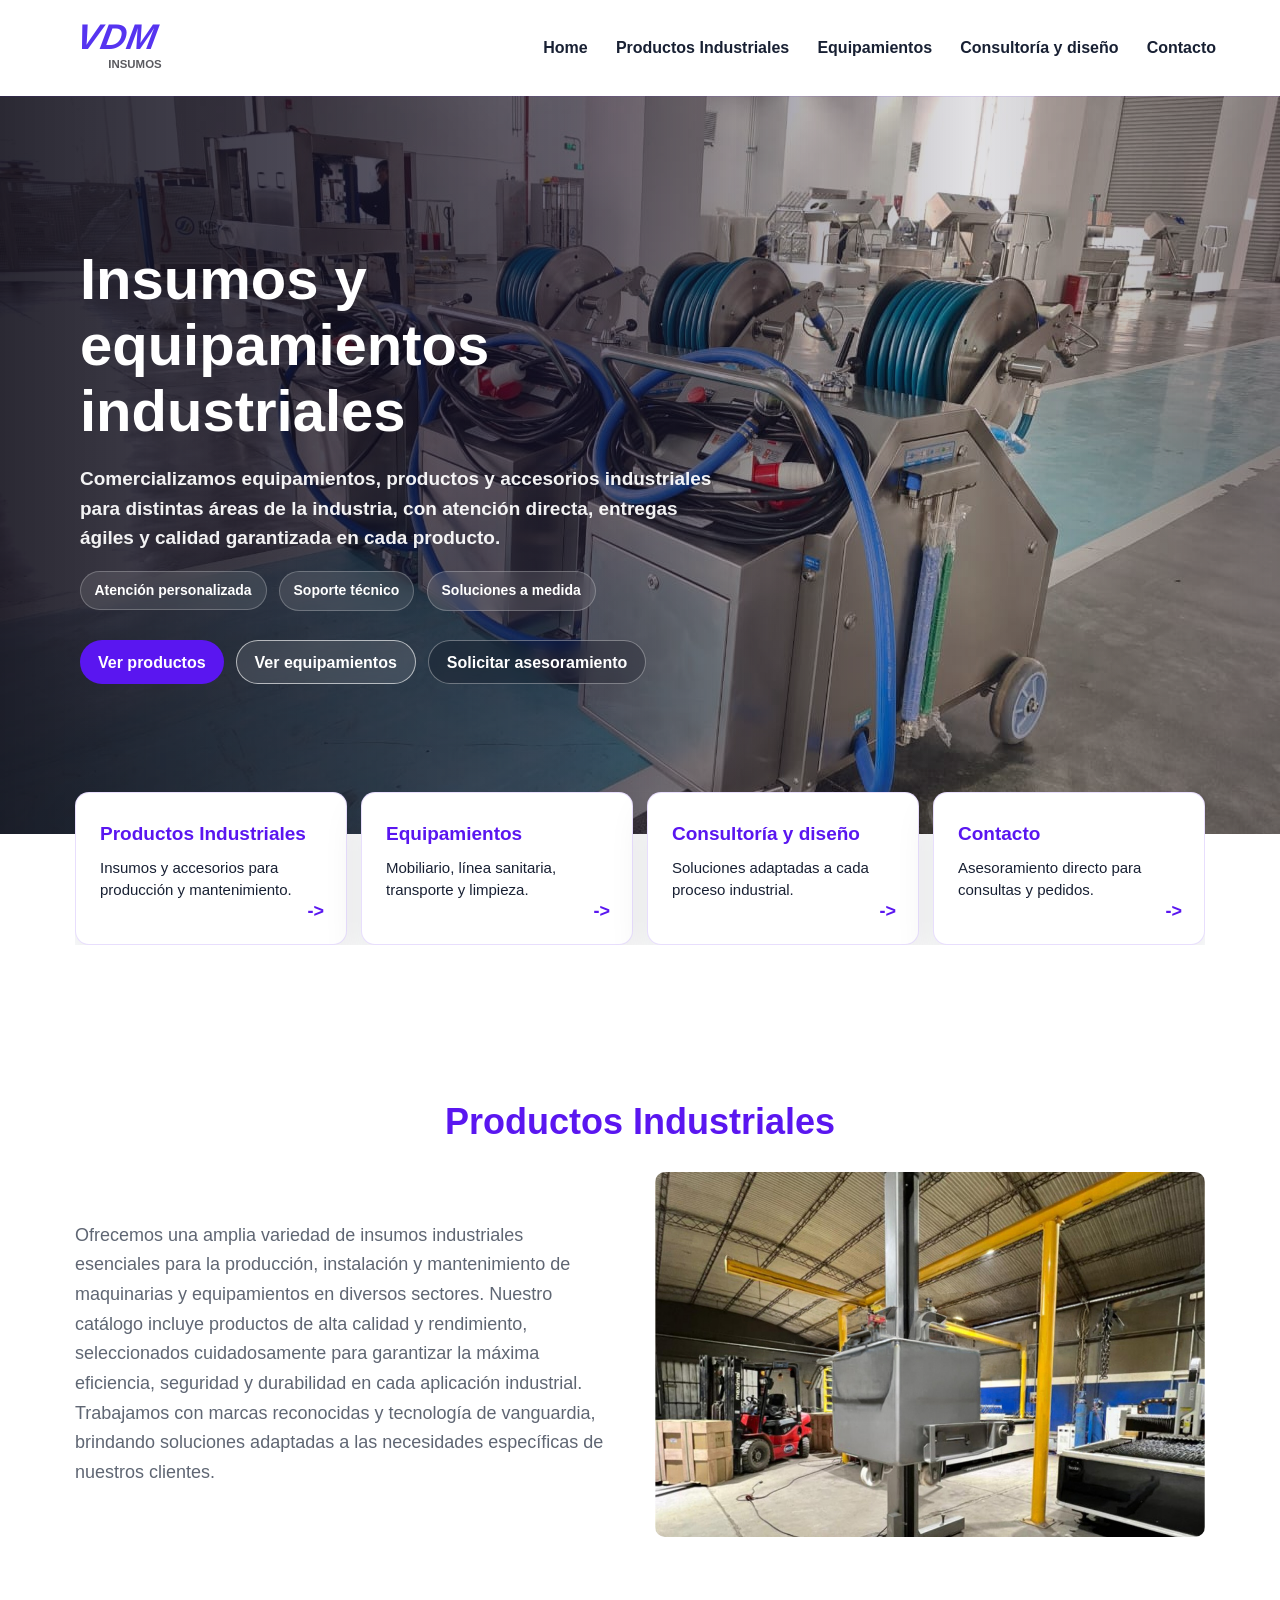
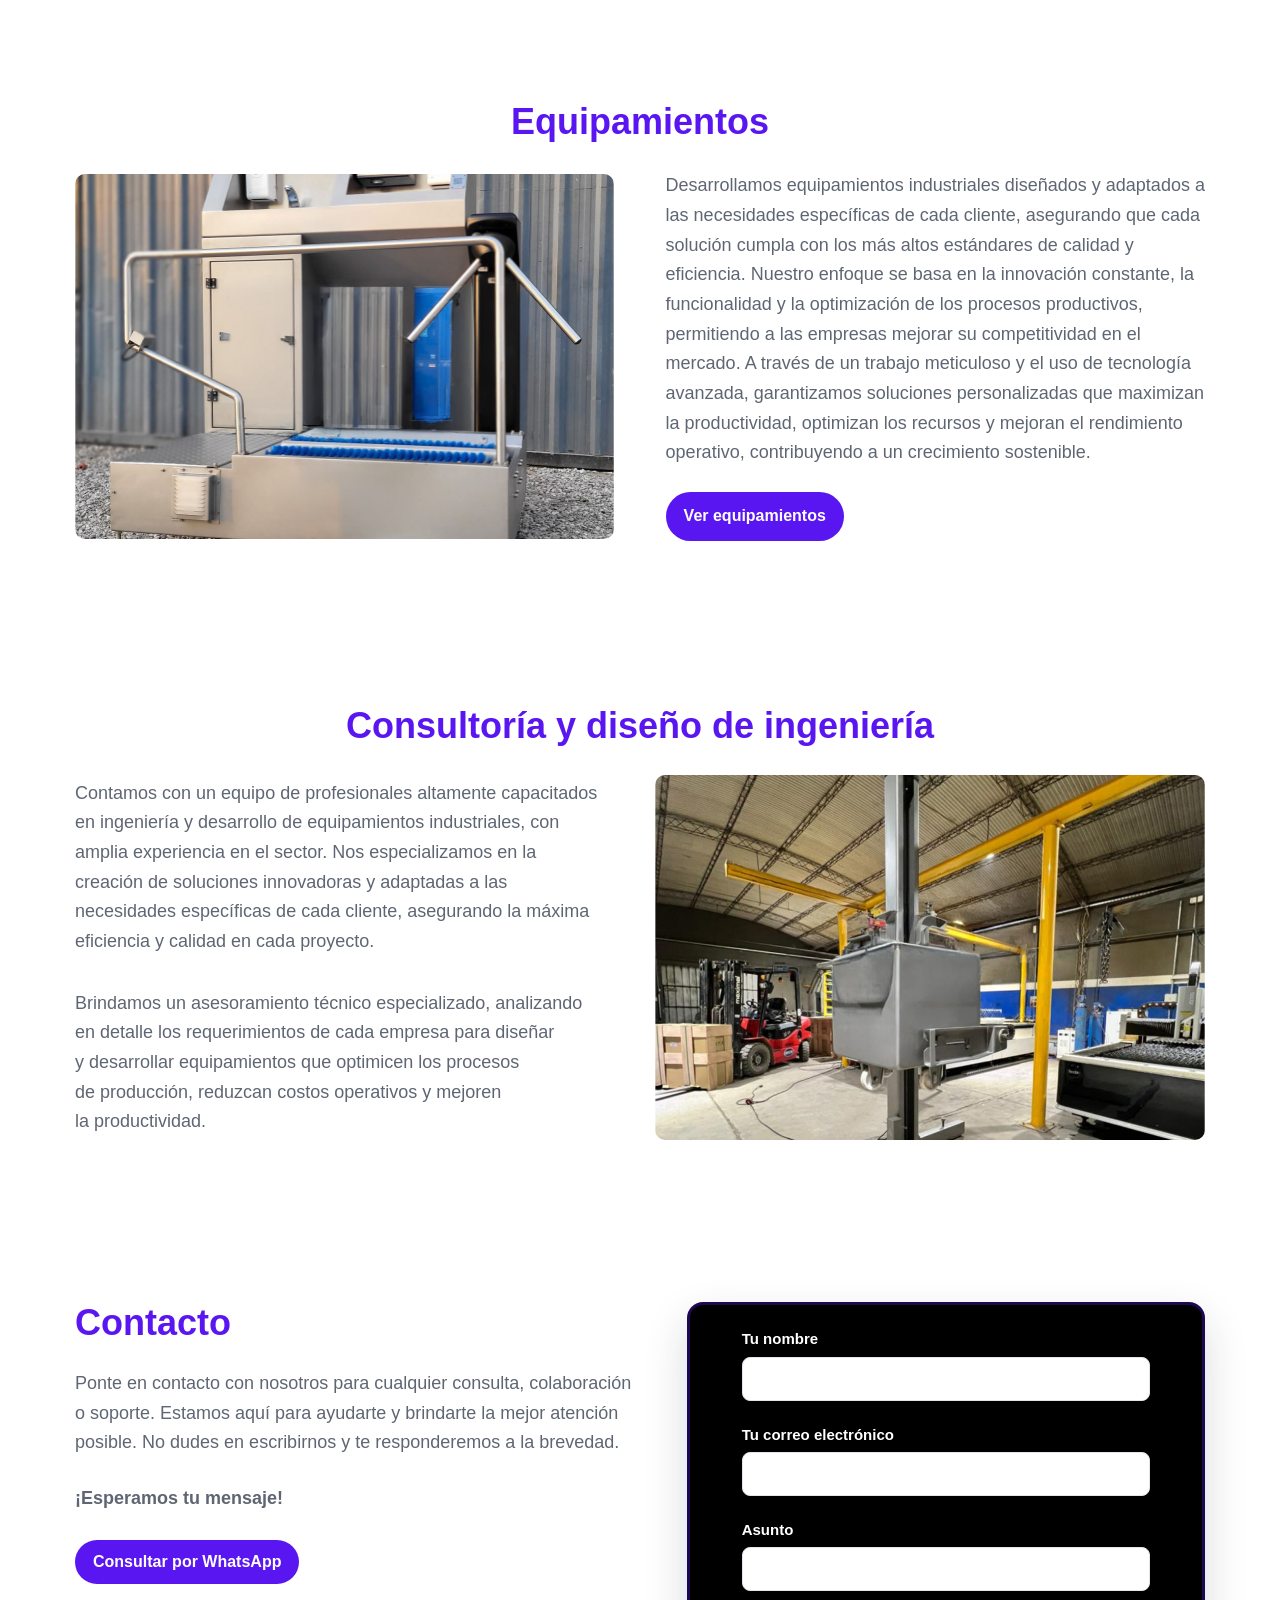
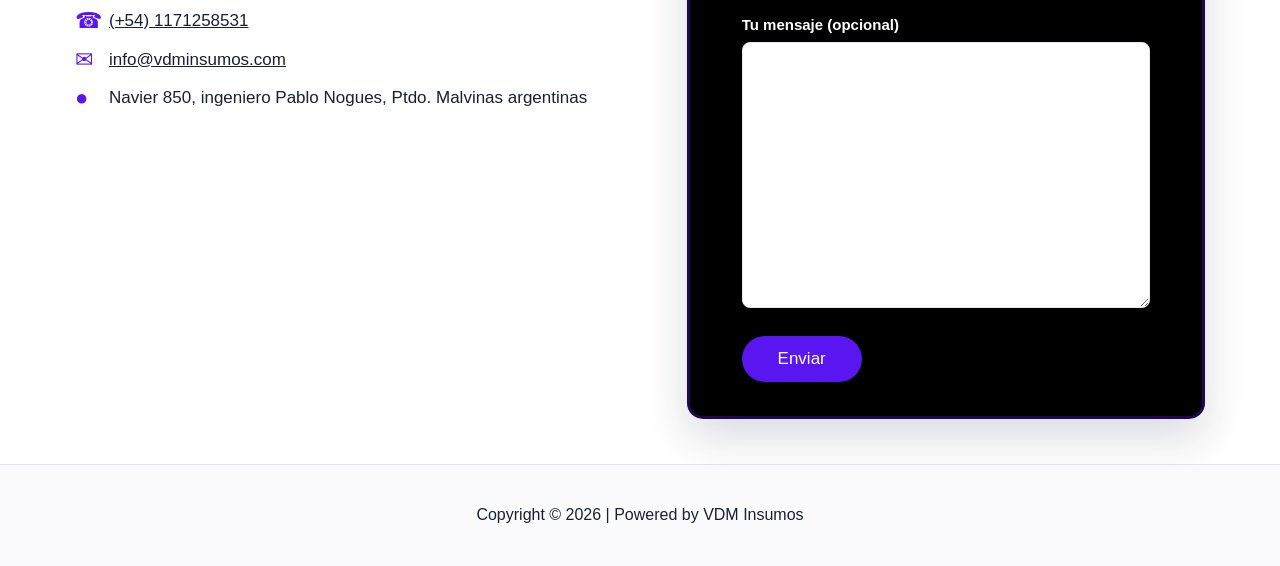
==== commit 42e84963: "Use final local imagery on home" ====
--- a/index.html
+++ b/index.html
@@ -9,11 +9,12 @@
   <link rel="preconnect" href="https://vdminsumos.com">
   <link rel="preconnect" href="https://maps.google.com">
   <link rel="stylesheet" href="assets/css/styles.css?v=20260701-1">
+  <link rel="stylesheet" href="assets/css/publish-overrides.css?v=20260911-1">
 </head>
 <body>
   <header class="site-header">
     <a class="brand" href="./" aria-label="VDM Insumos">
-      <img src="wp-content/uploads/2025/02/cropped-LOGO-VDM.png" alt="VDM Insumos" width="300" height="158">
+      <img src="assets/images/logo-vdm-insumos.svg" alt="VDM Insumos" width="360" height="189">
     </a>
 
     <button class="menu-button" type="button" data-menu-button aria-expanded="false" aria-controls="site-nav">
@@ -76,7 +77,7 @@
         <div class="copy">
           <p>Ofrecemos una amplia variedad de insumos industriales esenciales para la producción, instalación y mantenimiento de maquinarias y equipamientos en diversos sectores. Nuestro catálogo incluye productos de alta calidad y rendimiento, seleccionados cuidadosamente para garantizar la máxima eficiencia, seguridad y durabilidad en cada aplicación industrial. Trabajamos con marcas reconocidas y tecnología de vanguardia, brindando soluciones adaptadas a las necesidades específicas de nuestros clientes.</p>
         </div>
-        <img src="wp-content/uploads/2025/03/male-holding-walkie-talkie-and-tablet-quality-cont-2025-03-06-16-05-19-utc-1024x682.png" alt="Operarios trabajando con equipamiento industrial" width="1024" height="682" loading="lazy">
+        <img src="assets/images/industrial-hero.jpg" alt="Operarios trabajando con equipamiento industrial" width="1024" height="682" loading="lazy">
       </div>
     </section>
 
--- a/assets/css/publish-overrides.css
+++ b/assets/css/publish-overrides.css
@@ -0,0 +1,17 @@
+.hero {
+  background:
+    linear-gradient(90deg, rgba(8, 6, 18, 0.86) 0%, rgba(18, 13, 37, 0.64) 44%, rgba(18, 13, 37, 0.12) 76%, rgba(8, 6, 18, 0.36) 100%),
+    url("../images/home-hero.jpeg") center / cover no-repeat;
+}
+
+.industrial-hero {
+  background:
+    linear-gradient(90deg, rgba(8, 6, 18, 0.82), rgba(18, 13, 37, 0.58), rgba(18, 13, 37, 0.2)),
+    url("../images/industrial-hero.jpg") center / cover no-repeat;
+}
+
+.equip-hero {
+  background:
+    linear-gradient(90deg, rgba(8, 6, 18, 0.78), rgba(25, 17, 49, 0.5), rgba(25, 17, 49, 0.16)),
+    url("../images/equipamientos-hero.jpg") center / cover no-repeat;
+}
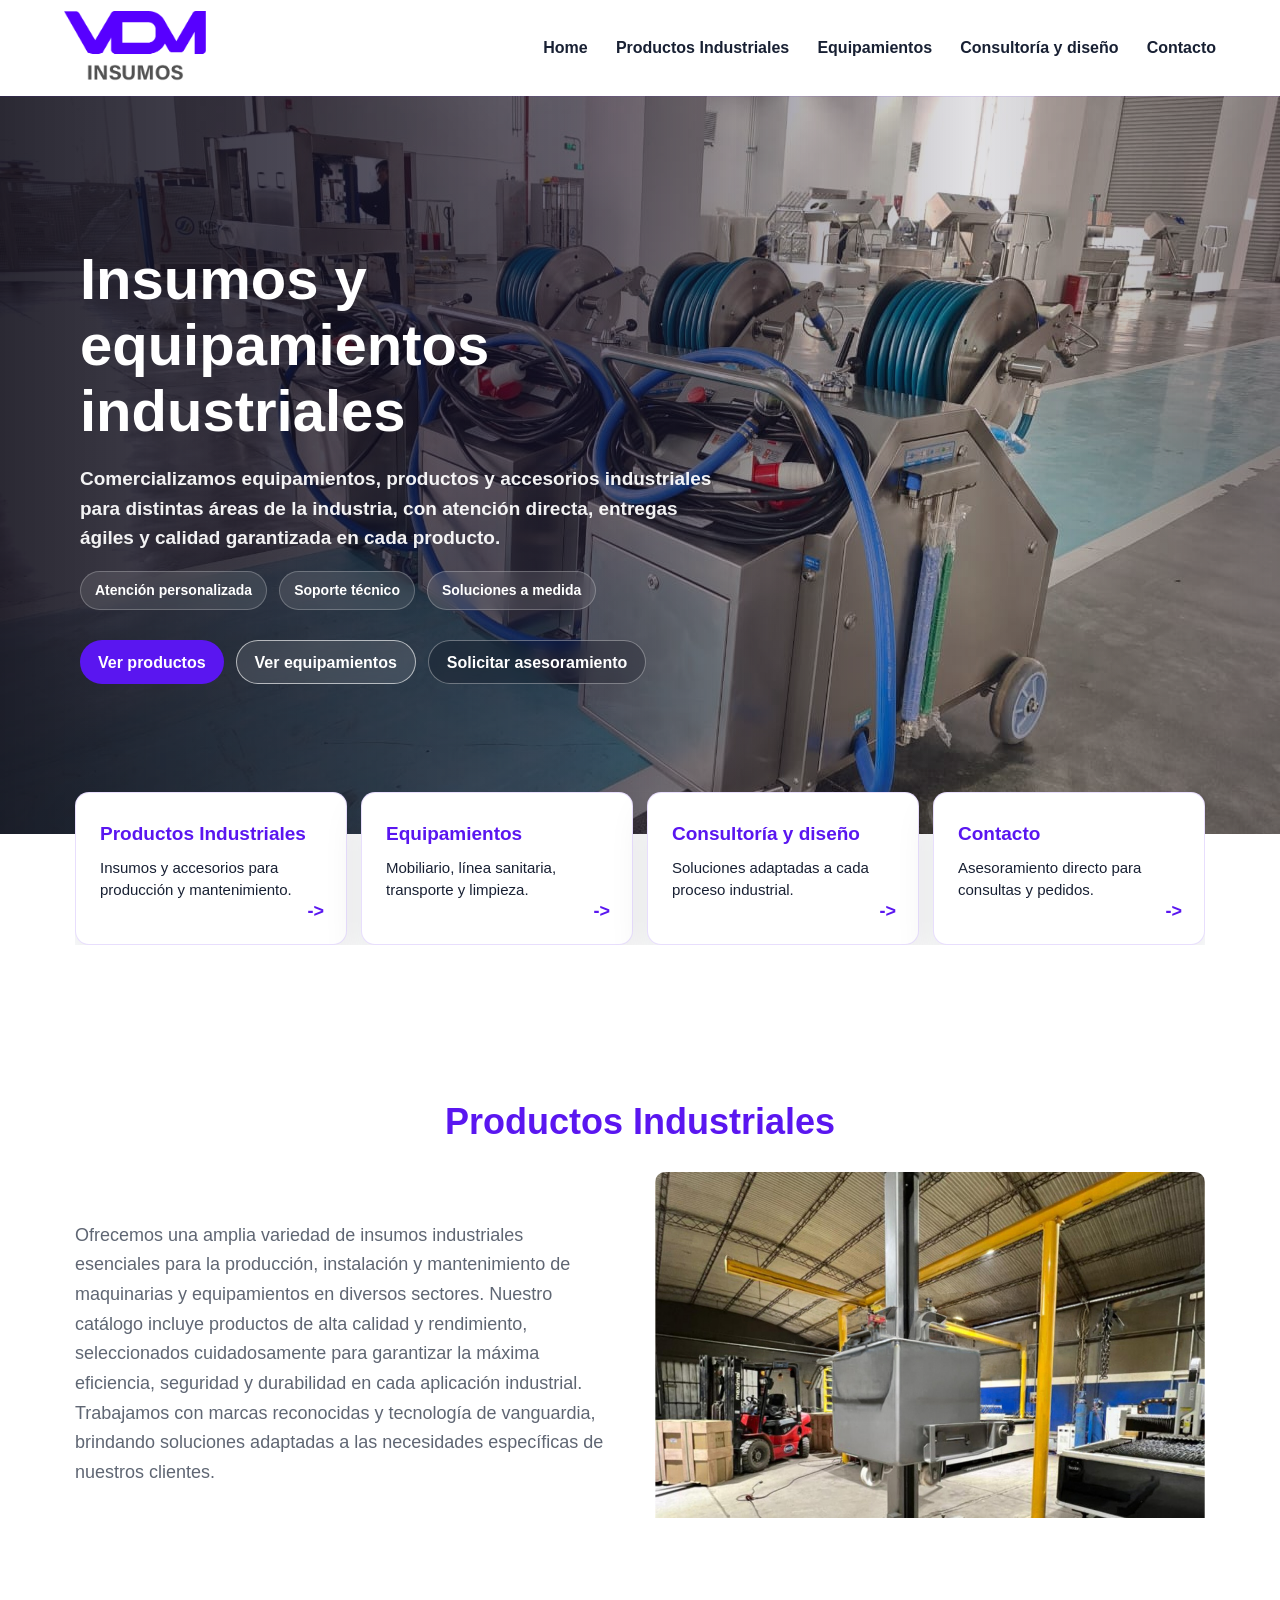
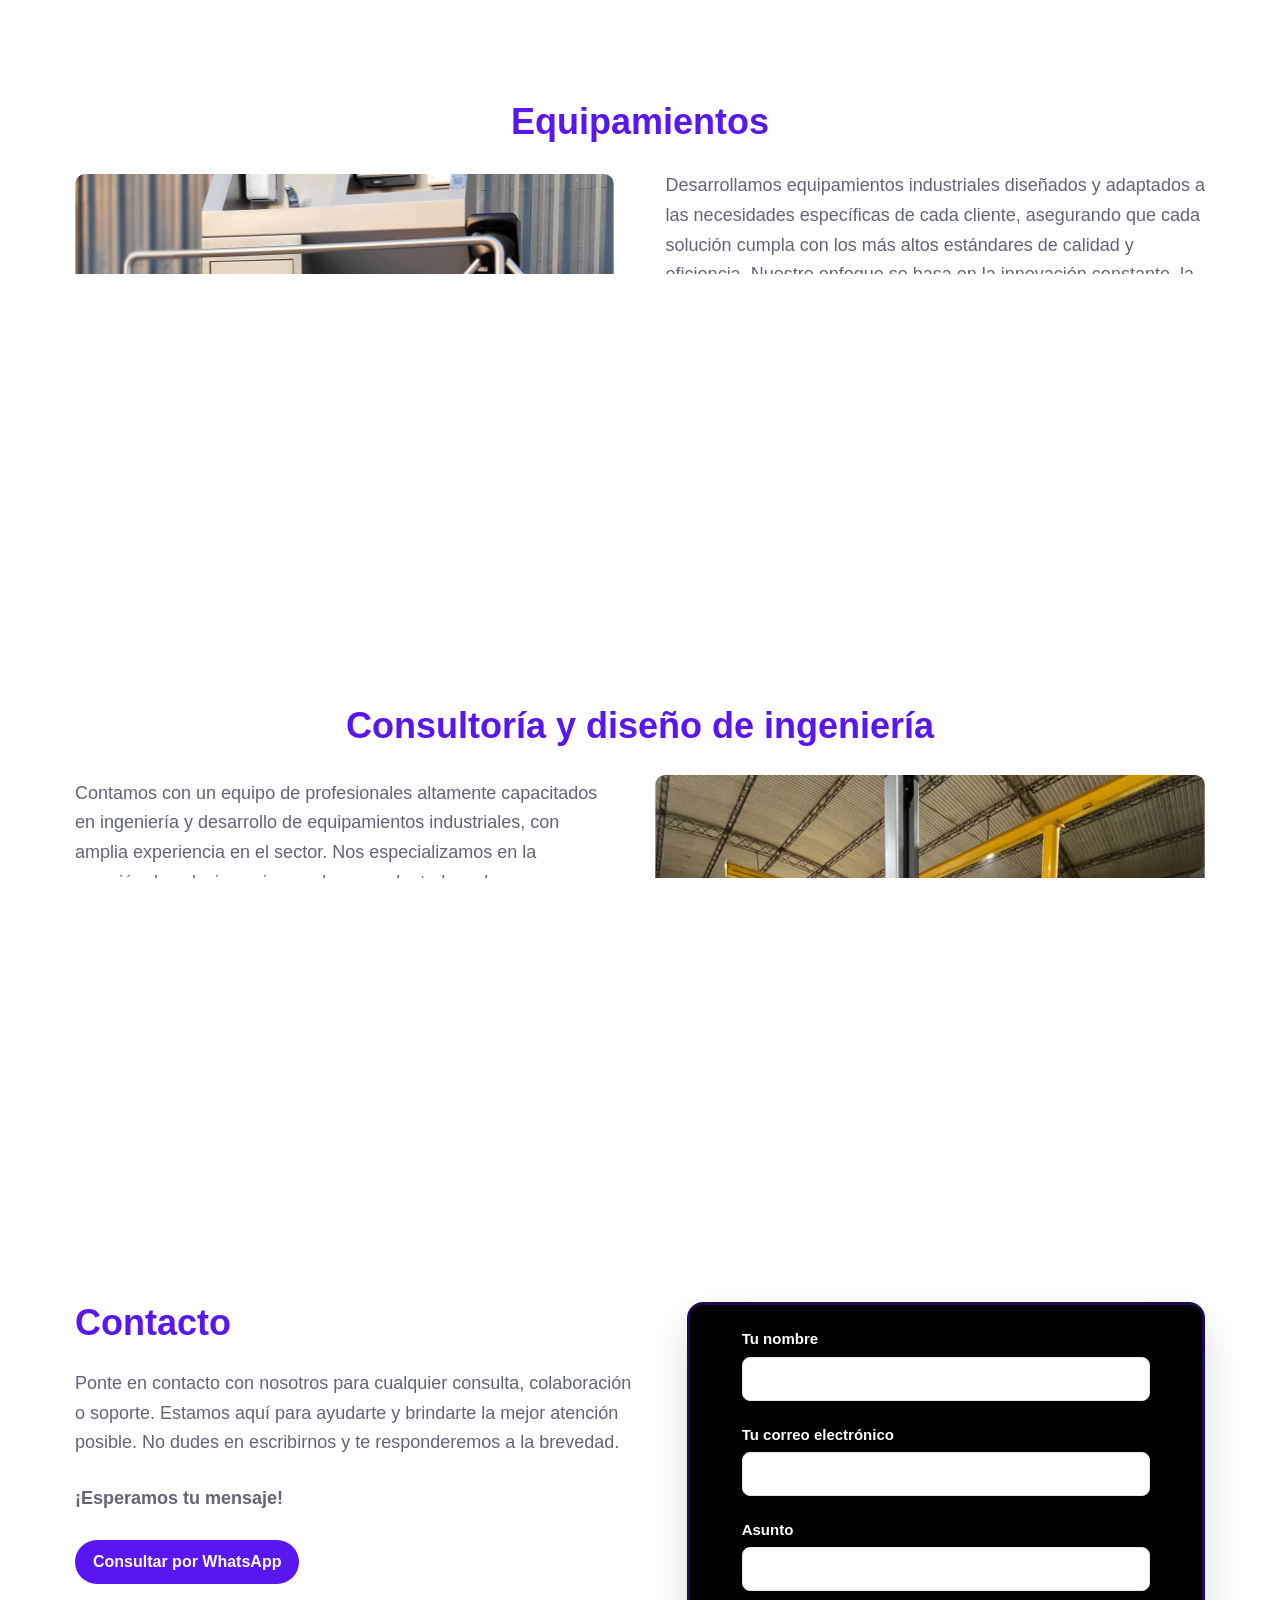
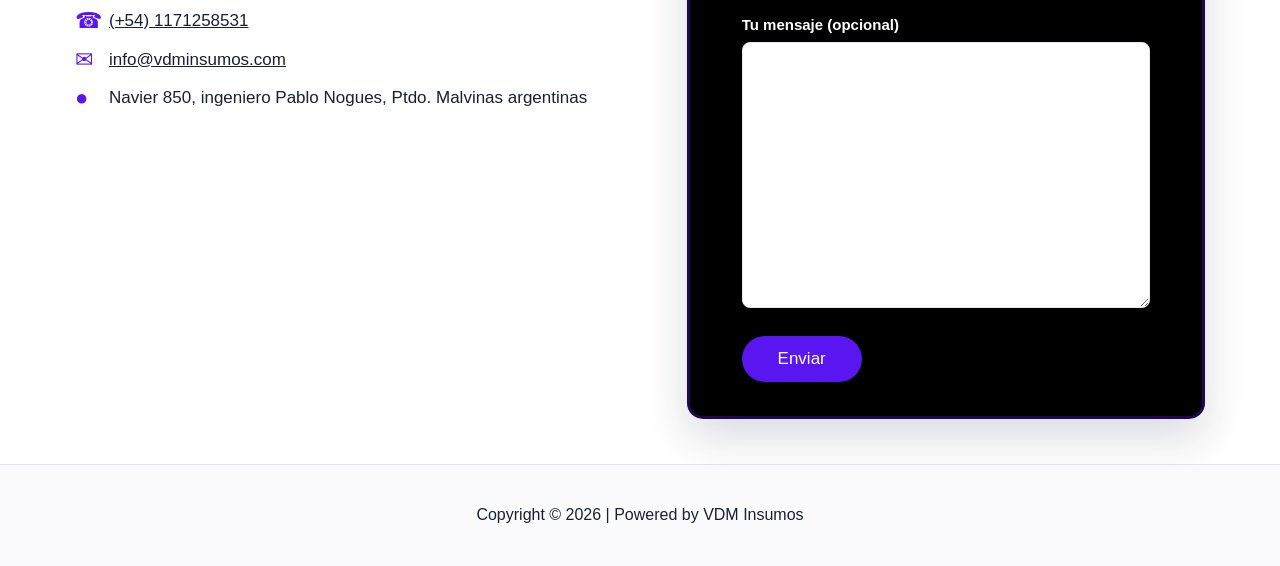
==== commit bbba0ff3: "Use original VDM logo asset" ====
--- a/index.html
+++ b/index.html
@@ -14,7 +14,7 @@
 <body>
   <header class="site-header">
     <a class="brand" href="./" aria-label="VDM Insumos">
-      <img src="assets/images/logo-vdm-insumos.svg" alt="VDM Insumos" width="360" height="189">
+      <img src="assets/images/logo-vdm-insumos.png" alt="VDM Insumos" width="360" height="176">
     </a>
 
     <button class="menu-button" type="button" data-menu-button aria-expanded="false" aria-controls="site-nav">
